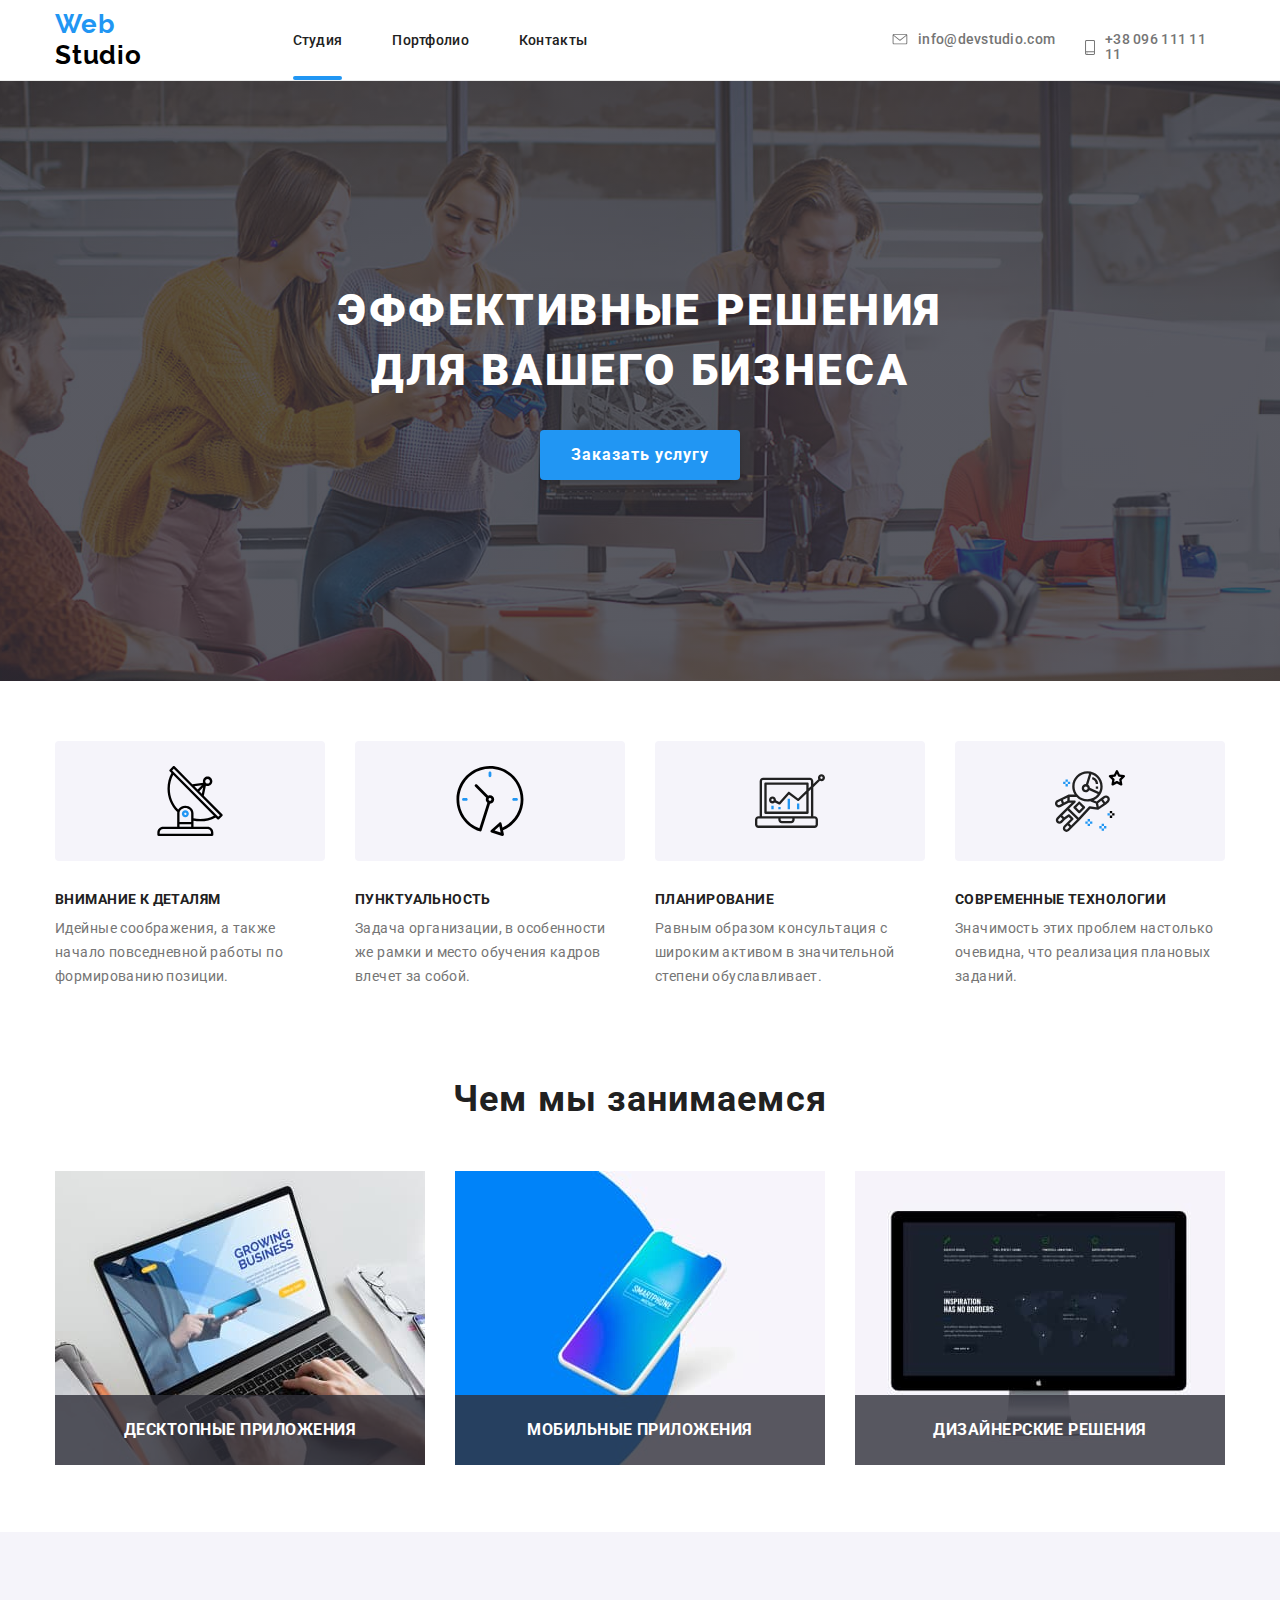
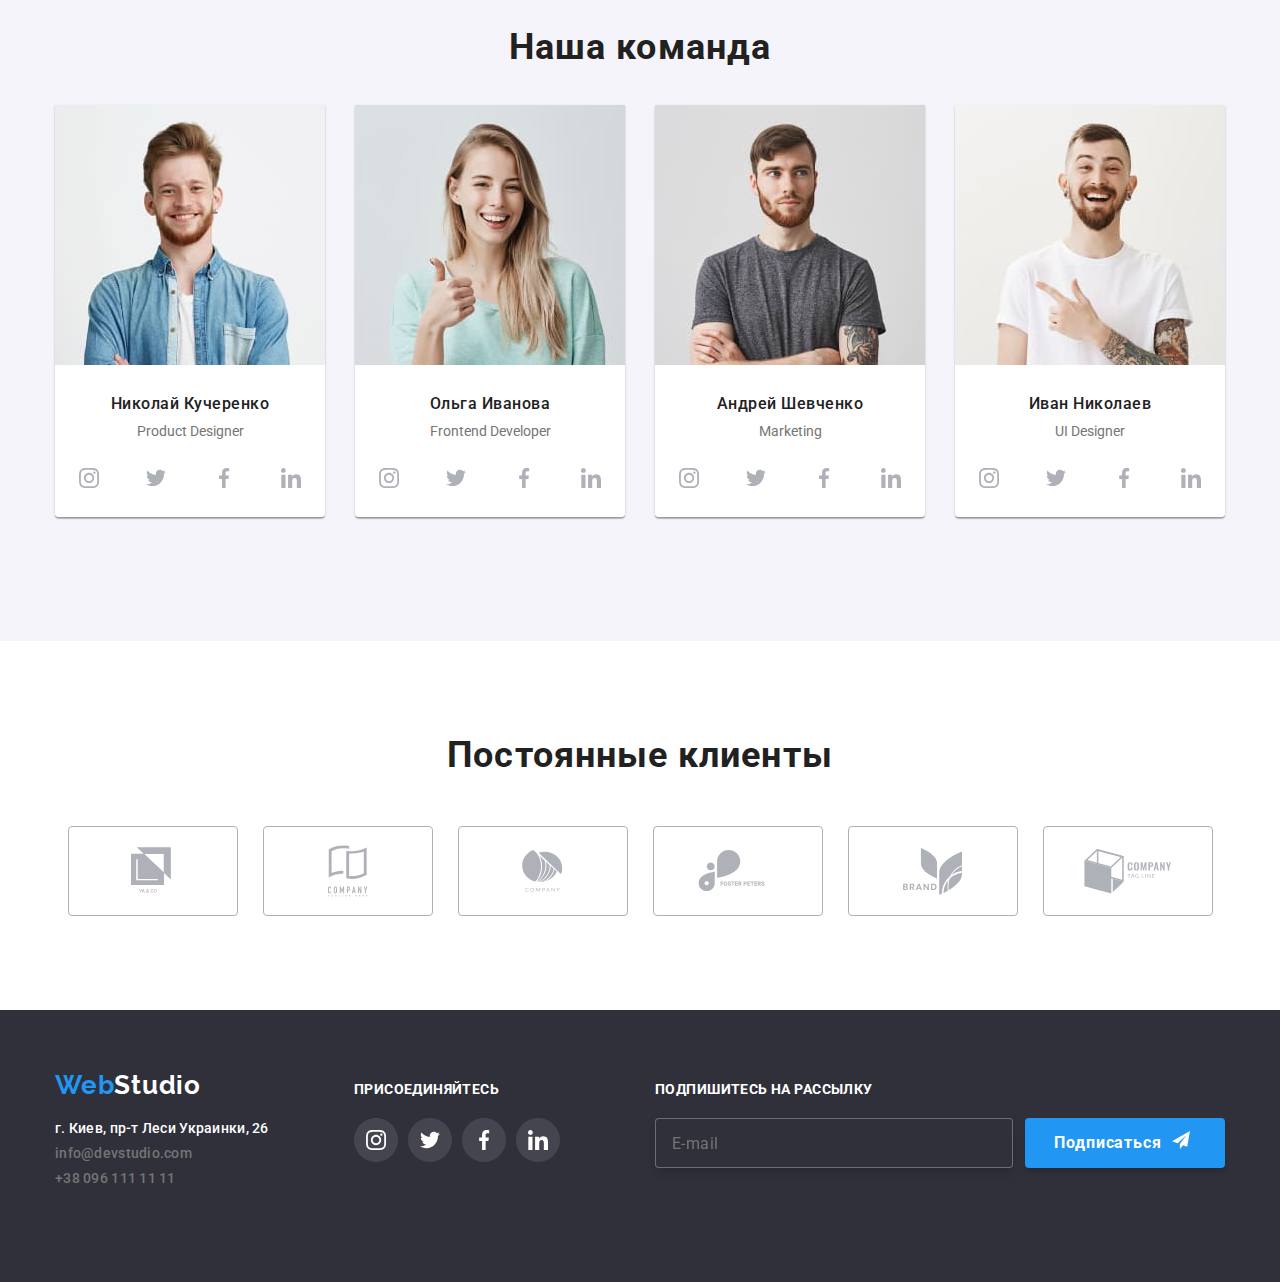
==== index.html @ e243f1d0 "модалка ??" ====
<!DOCTYPE html>
<html lang="ru">

<head>
  <meta charset="UTF-8" />
  <meta name="viewport" content="width=device-width, initial-scale=1.0" />
  <title>Web Studio</title>
  <link rel="stylesheet" href="./css/main.min.css" />
  <link href="https://fonts.googleapis.com/css2?family=Roboto:wght@400;500;700&display=swap" rel="stylesheet" />
</head>

<body>
  <!--Хедер-->
  <header class="header">
    <div class="container">

      <a class="logo-link-header link" href="./index.html">Web<span class="logo-studio-header"> Studio</span></a>

      <button type="button" class="menu-button" aria-expanded="false" aria-controls="menu-wrapper" data-menu-button>
        <svg class="burger-icon" width="40" height="40">
          <use class="burger-menu" href="./images/icons/symbol-defs.svg#burger-menu"></use>
          <use class="burger-close" href="./images/icons/symbol-defs.svg#burger-close"></use>
        </svg>
      </button>

      <div class="menu-wrapper" data-menu>
        <nav class="navigation">

          <ul class="navigation-list list">
            <li class="navigation-list-item">
              <a class="navigation-list-link link current" href="./index.html">Студия</a>
            </li>
            <li class="navigation-list-item">
              <a class="navigation-list-link link" href="./portfolio.html">Портфолио</a>
            </li>
            <li class="navigation-list-item">
              <a class="navigation-list-link link" href="">Контакты</a>
            </li>
          </ul>
        </nav>

        <address class="address">
          <ul class="header-address list">

            <li class="mail-link-block">
              <a class="company-address-header link" href="mailto:info@devstudio.com">
                <svg class="company-address-svg" width="16" height="11">
                  <use href="./images/icons/symbol-defs.svg#envelope"></use>
                </svg>
                info@devstudio.com
              </a>
            </li>

            <li class="phone-link-block">
              <a class="company-address-header link" href="tel:+380961111111">
                <svg class="company-address-svg" width="10" height="15">
                  <use href="./images/icons/symbol-defs.svg#smartphone"></use>
                </svg>
                +38 096 111 11 11
              </a>
            </li>
          </ul>
        </address>
      </div>
    </div>

    <script src="./js/modal-menu.js"></script>

  </header>

  <main>
    <!--Герой-->
    <section class="hero">
      <div class="container">
        <h1 class="hero-title">
          Эффективные решения<br>для вашего бизнеса
        </h1>
        <div class="hero-button">
          <button class="button" data-open-modal>Заказать услугу</button>
        </div>

        <div class="backdrop is-hidden" data-backdrop>
          <div class="modal">
            <form class="contact-form" autocomplete="on">

              <button class="close-button" data-close-modal>
                <svg class="close-button-icon">
                  <use href="./images/icons/symbol-defs.svg#close"></use>
                </svg>
              </button>

              <b class="modal-title">Оставьте свои данные, мы вам перезвоним</b>

              <div class="input-div">
                <input class="contact-form-input" type="text" name="user-name" placeholder=" " id="user-name">
                <svg class="input-icon">
                  <use href="./images/icons/symbol-defs.svg#person-black"></use>
                </svg>
                <label class="contact-form-label" for="user-name">Имя</label>
              </div>

              <div class="input-div">
                <input class="contact-form-input" type="tel" name="user-phone" placeholder=" " id="user-phone">
                <svg class="input-icon">
                  <use href="./images/icons/symbol-defs.svg#phone-black"></use>
                </svg>
                <label class="contact-form-label" for="user-phone">Телефон</label>
              </div>

              <div class="input-div">
                <input class="contact-form-input" type="email" name="user-email" placeholder=" " id="user-email">
                <svg class="input-icon">
                  <use href="./images/icons/symbol-defs.svg#email-black"></use>
                </svg>
                <label class="contact-form-label" for="user-email">Почта</label>
              </div>

              <div class="input-div">
                <textarea class="user-comment" name="user-message" id="user-comment" placeholder=" "></textarea>
                <label class="comment-label" for="user-comment">Комментарий</label>
              </div>

              <div class="checkbox-div">
                <label class="checkbox-label">
                  <input class="checkbox-input" type="checkbox" name="checkbox-name"><span>Соглашаюсь с рассылкой и
                    принимаю <a href="#">Условия договора</a></span>
                  <svg class="checkbox-icon">
                    <use href="./images/icons/symbol-defs.svg#icon-check"></use>
                  </svg>
                </label>
              </div>

              <button class="submit-button" type="submit">Отправить</button>
            </form>
          </div>
        </div>

        <script src="/js/modal-callback.js"></script>

      </div>
    </section>

    <!--Преимущества-->
    <section class="advantages">
      <div class="container">
        <h2 hidden>Наши преимущества</h2>

        <ul class="advantages-list list">

          <li class="advantages-list-item list">
            <div class="advantages-icon-div">
              <svg class="advantage-link-icon">
                <use href="./images/icons/symbol-defs.svg#advantage-1"></use>
              </svg>
            </div>
            <h3 class="advantage-name">Внимание к деталям</h3>
            <p class="advantage-description">
              Идейные соображения, а также начало повседневной работы по
              формированию позиции.
            </p>
          </li>

          <li class="advantages-list-item list">
            <div class="advantages-icon-div">
              <svg class="advantage-link-icon">
                <use href="./images/icons/symbol-defs.svg#advantage-2"></use>
              </svg>
            </div>
            <h3 class="advantage-name">Пунктуальность</h3>
            <p class="advantage-description">
              Задача организации, в особенности же рамки и место обучения
              кадров влечет за собой.
            </p>
          </li>

          <li class="advantages-list-item list">
            <div class="advantages-icon-div">
              <svg class="advantage-link-icon">
                <use href="./images/icons/symbol-defs.svg#advantage-3"></use>
              </svg>
            </div>
            <h3 class="advantage-name">Планирование</h3>
            <p class="advantage-description">
              Равным образом консультация с широким активом в значительной
              степени обуславливает.
            </p>
          </li>

          <li class="advantages-list-item list">
            <div class="advantages-icon-div">
              <svg class="advantage-link-icon">
                <use href="./images/icons/symbol-defs.svg#advantage-4"></use>
              </svg>
            </div>
            <h3 class="advantage-name">Современные технологии</h3>
            <p class="advantage-description">
              Значимость этих проблем настолько очевидна, что реализация
              плановых заданий.
            </p>
          </li>

        </ul>
      </div>
    </section>

    <!--Чем мы занимаемся-->
    <section class="activities">
      <div class="container">
        <h2 class="section-title">Чем мы занимаемся</h2>
        <ul class="activities-list list">

          <li class="activities-list-item">
            <h3 class="activities-list-item-name">Десктопные приложения</h3>
            <img srcset="./images/activity-1.jpg 1x, ./images/activity-1@2x.jpg 2x" src="./images/activity-1.jpg"
              alt="Ноутбук" width="370" height="294" />
          </li>

          <li class="activities-list-item">
            <h3 class="activities-list-item-name">Мобильные приложения</h3>
            <img srcset="./images/activity-2.jpg 1x, ./images/activity-2@2x.jpg 2x" src="./images/activity-2.jpg"
              alt="Смартфон" width="370" height="294" />
          </li>

          <li class="activities-list-item">
            <h3 class="activities-list-item-name">Дизайнерские решения</h3>
            <img srcset="./images/activity-3.jpg 1x, ./images/activity-3@2x.jpg 2x" src="./images/activity-3.jpg"
              alt="Стационарный компьютер" width="370" height="294" />
          </li>

        </ul>
      </div>
    </section>

    <!--Наша команда-->
    <section class="team">
      <div class="container">
        <h2 class="section-title">Наша команда</h2>
        <ul class="team-members-list list">
          <li class="team-member">
            <div class="team-card-image">
              <img class="team-member-image" srcset="./images/team-member-1.jpg 1x, ./images/team-member-1@2x.jpg 2x"
                src="./images/team-member-1.jpg" alt="фото члена команды" width="270" height="260" />
            </div>
            <div class="team-card-content">
              <h3 class="team-member-name">Николай Кучеренко</h3>
              <p class="team-member-position">Product Designer</p>
              <ul class="team-member-social-links list">

                <li class="team-member-social-links-item">
                  <a class="team-member-social-link" href="" aria-label="Ссылка на профиль Инстаграм">
                    <svg class="team-member-social-link-icon">
                      <use href="./images/icons/symbol-defs.svg#instagram"></use>
                    </svg>
                  </a>
                </li>
                <li class="team-member-social-links-item">
                  <a class="team-member-social-link" href="" aria-label="Ссылка на профиль Твиттер">
                    <svg class="team-member-social-link-icon">
                      <use href="./images/icons/symbol-defs.svg#twitter"></use>
                    </svg>
                  </a>
                </li>
                <li class="team-member-social-links-item">
                  <a class="team-member-social-link" href="" aria-label="Ссылка на профиль Фейсбук">
                    <svg class="team-member-social-link-icon">
                      <use href="./images/icons/symbol-defs.svg#facebook"></use>
                    </svg>
                  </a>
                </li>
                <li class="team-member-social-links-item">
                  <a class="team-member-social-link" href="" aria-label="Ссылка на профиль Линкедин">
                    <svg class="team-member-social-link-icon">
                      <use href="./images/icons/symbol-defs.svg#linkedin"></use>
                    </svg>
                  </a>
                </li>

              </ul>
            </div>
          </li>

          <li class="team-member">
            <div class="team-card-image">
              <img class="team-member-image" srcset="./images/team-member-2.jpg 1x, ./images/team-member-2@2x.jpg 2x"
                src="./images/team-member-2.jpg" alt="фото члена команды" width="270" height="260" />
            </div>
            <div class="team-card-content">
              <h3 class="team-member-name">Ольга Иванова</h3>
              <p class="team-member-position">Frontend Developer</p>
              <ul class="team-member-social-links list">

                <li class="team-member-social-links-item">
                  <a class="team-member-social-link" href="" aria-label="Ссылка на профиль Инстаграм">
                    <svg class="team-member-social-link-icon">
                      <use href="./images/icons/symbol-defs.svg#instagram"></use>
                    </svg>
                  </a>
                </li>
                <li class="team-member-social-links-item">
                  <a class="team-member-social-link" href="" aria-label="Ссылка на профиль Твиттер">
                    <svg class="team-member-social-link-icon">
                      <use href="./images/icons/symbol-defs.svg#twitter"></use>
                    </svg>
                  </a>
                </li>
                <li class="team-member-social-links-item">
                  <a class="team-member-social-link" href="" aria-label="Ссылка на профиль Фейсбук">
                    <svg class="team-member-social-link-icon">
                      <use href="./images/icons/symbol-defs.svg#facebook"></use>
                    </svg>
                  </a>
                </li>
                <li class="team-member-social-links-item">
                  <a class="team-member-social-link" href="" aria-label="Ссылка на профиль Линкедин">
                    <svg class="team-member-social-link-icon">
                      <use href="./images/icons/symbol-defs.svg#linkedin"></use>
                    </svg>
                  </a>
                </li>

              </ul>
            </div>
          </li>

          <li class="team-member">
            <div class="team-card-image">
              <img class="team-member-image" srcset="./images/team-member-3.jpg 1x, ./images/team-member-3@2x.jpg 2x"
                src="./images/team-member-3.jpg" alt="фото члена команды" width="270" height="260" />
            </div>
            <div class="team-card-content">
              <h3 class="team-member-name">Андрей Шевченко</h3>
              <p class="team-member-position">Marketing</p>
              <ul class="team-member-social-links list">

                <li class="team-member-social-links-item">
                  <a class="team-member-social-link" href="" aria-label="Ссылка на профиль Инстаграм">
                    <svg class="team-member-social-link-icon">
                      <use href="./images/icons/symbol-defs.svg#instagram"></use>
                    </svg>
                  </a>
                </li>
                <li class="team-member-social-links-item">
                  <a class="team-member-social-link" href="" aria-label="Ссылка на профиль Твиттер">
                    <svg class="team-member-social-link-icon">
                      <use href="./images/icons/symbol-defs.svg#twitter"></use>
                    </svg>
                  </a>
                </li>
                <li class="team-member-social-links-item">
                  <a class="team-member-social-link" href="" aria-label="Ссылка на профиль Фейсбук">
                    <svg class="team-member-social-link-icon">
                      <use href="./images/icons/symbol-defs.svg#facebook"></use>
                    </svg>
                  </a>
                </li>
                <li class="team-member-social-links-item">
                  <a class="team-member-social-link" href="" aria-label="Ссылка на профиль Линкедин">
                    <svg class="team-member-social-link-icon">
                      <use href="./images/icons/symbol-defs.svg#linkedin"></use>
                    </svg>
                  </a>
                </li>

              </ul>
            </div>
          </li>

          <li class="team-member">
            <div class="team-card-image">
              <img class="team-member-image" srcset="./images/team-member-4.jpg 1x, ./images/team-member-4@2x.jpg 2x"
                src="./images/team-member-4.jpg" alt="фото члена команды" width="270" height="260" />
            </div>
            <div class="team-card-content">
              <h3 class="team-member-name">Иван Николаев</h3>
              <p class="team-member-position">UI Designer</p>
              <ul class="team-member-social-links list">

                <li class="team-member-social-links-item">
                  <a class="team-member-social-link" href="" aria-label="Ссылка на профиль Инстаграм">
                    <svg class="team-member-social-link-icon">
                      <use href="./images/icons/symbol-defs.svg#instagram"></use>
                    </svg>
                  </a>
                </li>
                <li class="team-member-social-links-item">
                  <a class="team-member-social-link" href="" aria-label="Ссылка на профиль Твиттер">
                    <svg class="team-member-social-link-icon">
                      <use href="./images/icons/symbol-defs.svg#twitter"></use>
                    </svg>
                  </a>
                </li>
                <li class="team-member-social-links-item">
                  <a class="team-member-social-link" href="" aria-label="Ссылка на профиль Фейсбук">
                    <svg class="team-member-social-link-icon">
                      <use href="./images/icons/symbol-defs.svg#facebook"></use>
                    </svg>
                  </a>
                </li>
                <li class="team-member-social-links-item">
                  <a class="team-member-social-link" href="" aria-label="Ссылка на профиль Линкедин">
                    <svg class="team-member-social-link-icon">
                      <use href="./images/icons/symbol-defs.svg#linkedin"></use>
                    </svg>
                  </a>
                </li>

              </ul>
            </div>
          </li>
        </ul>
      </div>
    </section>

    <!--Постоянные клиенты-->
    <section class="clients">
      <div class="container">
        <h2 class="section-title">Постоянные клиенты</h2>
        <ul class="clients-list list">
          <li class="clients-list-item">
            <a class="client-logo-link" href="" aria-label="логотип компании-клиента">
              <svg class="client-logo-svg" width="44" height="49">
                <use href="./images/icons/symbol-defs.svg#logo-1"></use>
              </svg>
            </a>
          </li>
          <li class="clients-list-item">
            <a class="client-logo-link" href="" aria-label="логотип компании-клиента">
              <svg class="client-logo-svg" width="40" height="52">
                <use href="./images/icons/symbol-defs.svg#logo-2"></use>
              </svg>
            </a>
          </li>
          <li class="clients-list-item">
            <a class="client-logo-link" href="" aria-label="логотип компании-клиента">
              <svg class="client-logo-svg" width="41" height="42">
                <use href="./images/icons/symbol-defs.svg#logo-3"></use>
              </svg>
            </a>
          </li>
          <li class="clients-list-item">
            <a class="client-logo-link" href="" aria-label="логотип компании-клиента">
              <svg class="client-logo-svg" width="80" height="42">
                <use href="./images/icons/symbol-defs.svg#logo-4"></use>
              </svg>
            </a>
          </li>
          <li class="clients-list-item">
            <a class="client-logo-link" href="" aria-label="логотип компании-клиента">
              <svg class="client-logo-svg" width="59" height="47">
                <use href="./images/icons/symbol-defs.svg#logo-5"></use>
              </svg>
            </a>
          </li>
          <li class="clients-list-item">
            <a class="client-logo-link" href="" aria-label="логотип компании-клиента">
              <svg class="client-logo-svg" width="88" height="45">
                <use href="./images/icons/symbol-defs.svg#logo-6"></use>
              </svg>
            </a>
          </li>
        </ul>
      </div>
    </section>
  </main>

  <footer>
    <!--Футер-->
    <section class="footer">
      <div class="container">
        <h2 hidden>Контакты</h2>
        <div class="footer-contacts">
          <a class="logo-link-footer link" href="./index.html">Web <span class="logo-studio-footer"> Studio</span></a>
          <address class="address">
            <ul class="footer-contacts-list list">
              <li>
                <a class="company-address link" href="https://goo.gl/maps/VdEKPKN24WeTXLv36" target="_blank">г. Киев,
                  пр-т Леси Украинки, 26</a>
              </li>
              <li>
                <a class="company-mail-footer link" href="mailto:info@devstudio.com">info@devstudio.com
                </a>
              </li>
              <li>
                <a class="company-phone-footer link" href="tel:+380961111111">+38 096 111 11 11
                </a>
              </li>
            </ul>
          </address>
        </div>

        <div class="footer-join">
          <b class="join">Присоединяйтесь</b>
          <ul class="join-links-list list">
            <li class="join-links-item">
              <a class="join-logo-link link" href="">
                <svg class="join-logo-link-svg">
                  <use href="./images/icons/symbol-defs.svg#instagram-footer"></use>
                </svg>
              </a>
            </li>
            <li class="join-links-item">
              <a class="join-logo-link link" href="">
                <svg class="join-logo-link-svg">
                  <use href="./images/icons/symbol-defs.svg#twitter-footer"></use>
                </svg>
              </a>
            </li>
            <li class="join-links-item">
              <a class="join-logo-link link" href="">
                <svg class="join-logo-link-svg">
                  <use href="./images/icons/symbol-defs.svg#facebook-footer"></use>
                </svg>
              </a>
            </li>
            <li class="join-links-item">
              <a class="join-logo-link link" href="">
                <svg class="join-logo-link-svg">
                  <use href="./images/icons/symbol-defs.svg#linkedin-footer"></use>
                </svg>
              </a>
            </li>
          </ul>
        </div>

        <div class="footer-subscribe">

          <form action="#" method="GET" class="subscribe-form">
            <div class="subscribe-block">
              <b class="subscribe">Подпишитесь на рассылку</b>
              <div class="subscribe-input-and-button">
                <input type="email" name="user email" class="subscribe-input" placeholder="E-mail">
                <button type="submit" class="subscribe-button">
                  Подписаться
                  <svg class="subscribe-button-icon" width="24" height="24">
                    <use href="./images/icons/symbol-defs.svg#send"></use>
                  </svg>
                </button>
              </div>
            </div>
          </form>

        </div>
      </div>
    </section>
  </footer>
</body>

</html>
---- css/main.min.css ----
/*! normalize.css v8.0.1 | MIT License | github.com/necolas/normalize.css */html{line-height:1.15;-webkit-text-size-adjust:100%}body{margin:0}main{display:block}h1{font-size:2em;margin:0.67em 0}hr{box-sizing:content-box;height:0;overflow:visible}pre{font-family:monospace, monospace;font-size:1em}a{background-color:transparent}abbr[title]{border-bottom:none;text-decoration:underline;text-decoration:underline dotted}b,strong{font-weight:bolder}code,kbd,samp{font-family:monospace, monospace;font-size:1em}small{font-size:80%}sub,sup{font-size:75%;line-height:0;position:relative;vertical-align:baseline}sub{bottom:-0.25em}sup{top:-0.5em}img{border-style:none}button,input,optgroup,select,textarea{font-family:inherit;font-size:100%;line-height:1.15;margin:0}button,input{overflow:visible}button,select{text-transform:none}button,[type="button"],[type="reset"],[type="submit"]{-webkit-appearance:button}button::-moz-focus-inner,[type="button"]::-moz-focus-inner,[type="reset"]::-moz-focus-inner,[type="submit"]::-moz-focus-inner{border-style:none;padding:0}button:-moz-focusring,[type="button"]:-moz-focusring,[type="reset"]:-moz-focusring,[type="submit"]:-moz-focusring{outline:1px dotted ButtonText}fieldset{padding:0.35em 0.75em 0.625em}legend{box-sizing:border-box;color:inherit;display:table;max-width:100%;padding:0;white-space:normal}progress{vertical-align:baseline}textarea{overflow:auto}[type="checkbox"],[type="radio"]{box-sizing:border-box;padding:0}[type="number"]::-webkit-inner-spin-button,[type="number"]::-webkit-outer-spin-button{height:auto}[type="search"]{-webkit-appearance:textfield;outline-offset:-2px}[type="search"]::-webkit-search-decoration{-webkit-appearance:none}::-webkit-file-upload-button{-webkit-appearance:button;font:inherit}details{display:block}summary{display:list-item}template{display:none}[hidden]{display:none}@font-face{font-family:"Raleway";font-style:normal;font-weight:700;src:local("Raleway Bold"),local("Raleway-Bold"),url("../fonts/raleway-v16-latin-700.woff2") format("woff2"),url("../fonts/raleway-v16-latin-700.woff") format("woff")}html{box-sizing:border-box}*,*::before,*::after{box-sizing:inherit;margin:0;padding:0}body{background-color:#ffffff;font-family:"Roboto",sans-serif;font-size:14px}.link{text-decoration:none;color:inherit}.list{list-style:none;padding-left:0;padding-right:0}.section-title{font-weight:700;font-size:36px;line-height:1.16;text-align:center;letter-spacing:0.03em;color:#212121}ul,li,h1,h2,h3,h4,h5,h6,p{margin-top:0;margin-bottom:0}img{display:block;max-width:100%}@media screen and (min-device-pixel-ratio: 2), screen and (min-resolution: 192dpi), screen and (min-resolution: 2dppx){.banner{background-image:url(../../images/background/mobile-background.jpg)}}.container{padding-left:15px;padding-right:15px;margin-left:auto;margin-right:auto}@media screen and (min-width: 480px){.container{margin-left:auto;margin-right:auto;width:480px}}@media screen and (min-width: 768px){.container{width:768px}}@media screen and (min-width: 1200px){.container{width:1200px}}.backdrop{position:fixed;top:0;left:0;z-index:999;width:100%;height:100%;background:rgba(0,0,0,0.2);overflow-y:scroll}.backdrop.is-hidden{opacity:0;pointer-events:none}.modal{width:100%;height:609px;position:absolute;top:50%;left:50%;transform:translate(-50%, -50%);background:#FFFFFF;box-shadow:0px 1px 3px rgba(0,0,0,0.12),0px 1px 1px rgba(0,0,0,0.14),0px 2px 1px rgba(0,0,0,0.2);border-radius:4px}@media screen and (max-width: 1199px){.modal{width:450px}}@media screen and (min-width: 1200px){.modal{width:528px;height:581px}}.contact-form{position:relative;padding:40px;display:flex;flex-direction:column;box-sizing:border-box;background-color:#FFFFFF}.close-button{position:absolute;top:1%;right:1%;border-radius:50%;width:30px;height:30px;cursor:pointer;background:#FFFFFF;border:1px solid rgba(0,0,0,0.1)}.close-button-icon{margin-top:3px;width:11px;height:11px}.close-button:hover .close-button-icon,.close-button:focus .close-button-icon{fill:#2196f3;cursor:pointer}.input-div{position:relative}.modal-title{font-style:400;font-weight:700;font-size:20px;line-height:1.15;letter-spacing:0.03em;color:#212121;margin-bottom:30px;margin-left:auto;margin-right:auto}.contact-form-label[placehoder]{font-weight:400;font-size:14px;line-height:1.14;letter-spacing:0.01em;color:#757575}.contact-form-input[placehoder],.checkbox-input[placehoder]{margin-left:42px}.input-icon{position:absolute;top:0;left:0;width:18px;height:18px;margin-left:16px;margin-top:11px;margin-bottom:11px;margin-right:8px;fill:#212121}.contact-form-label{position:absolute;top:0;left:0;margin-left:42px;margin-top:12px;margin-bottom:12px;color:#757575;transition:250ms}.contact-form-input:focus,.user-comment:focus{outline:none;border-color:#2196f3}.contact-form-input:focus ~ .contact-form-label,.contact-form-input:not(:placeholder-shown) ~ .contact-form-label{color:#2196f3;transform:translateY(-30px) translateX(-28px)}.contact-form-input:focus ~ .input-icon,.contact-form-input:not(:placeholder-shown) ~ .input-icon{fill:#2196f3}.user-comment:focus ~ .comment-label,.user-comment:not(:placeholder-shown) ~ .comment-label{color:#2196f3;transform:translateY(-31px) translateX(-2px);margin:0}.user-comment:focus+[placeholder]{display:hidden}.contact-form-input{width:100%;height:40px;margin-bottom:28px;padding-left:42px;padding-right:16px;box-sizing:border-box;border:1px solid rgba(33,33,33,0.2);border-radius:4px}@media screen and (min-width: 480px){.contact-form-input{width:370px}}@media screen and (min-width: 768px){.contact-form-input{width:370px}}@media screen and (min-width: 1200px){.contact-form-input{width:448px}}.comment-label{position:absolute;top:0;left:0;font-weight:400;font-size:14px;line-height:16px;letter-spacing:0.01em;color:#757575;transition:250ms;padding-left:16px;padding-top:12px}.user-comment{width:100%;height:120px;resize:none;box-sizing:border-box;margin-bottom:20px;padding-left:16px;padding-right:16px;padding-top:12px;padding-bottom:12px;border:1px solid rgba(33,33,33,0.2);border-radius:4px}@media screen and (min-width: 768px){.user-comment{width:370px}}@media screen and (min-width: 1200px){.user-comment{width:448px}}.checkbox-div{position:relative;margin-bottom:30px}.checkbox-input{-webkit-appearance:none;-moz-appearance:none;appearance:none;position:absolute}.checkbox-input:checked ~ .checkbox-icon{background-color:#2196f3;border:none}.checkbox-label{font-weight:400;font-size:12px;line-height:1.16;letter-spacing:0.01em;color:#757575;display:flex;justify-content:center;align-items:center;flex-direction:row-reverse}@media screen and (min-width: 1200px){.checkbox-label{font-size:14px;line-height:1.71}}.checkbox-icon{box-sizing:border-box;width:16px;height:15px;fill:#fff;background-color:#fff;border:2px solid #212121;border-radius:1px;margin-right:9px}.submit-button{font-weight:700;font-size:16px;line-height:1.87;letter-spacing:0.06em;color:#ffffff;background-color:#2196f3;width:200px;height:50px;outline:none;border:unset;cursor:pointer;box-shadow:0px 4px 4px rgba(0,0,0,0.15);border-radius:4px;margin-left:auto;margin-right:auto}.header{border-bottom:1px solid #ECECEC}.header .container{position:relative;display:flex}@media screen and (max-width: 767px){.header .container{align-items:center;justify-content:space-between}}@media screen and (min-width: 768px){.header .container{justify-content:space-between}}@media screen and (min-width: 1200px){.header .container{height:80px;align-items:center}}.logo-studio-header{color:#000}.logo-link-header{font-family:"Raleway",sans-serif;font-weight:700;font-size:26px;line-height:1.19;letter-spacing:0.03em;color:#2196f3}@media screen and (min-width: 768px){.logo-link-header{padding-top:16px;padding-bottom:16px}}@media screen and (min-width: 768px){.logo-link-header{padding-top:26px;padding-bottom:26px}}@media screen and (min-width: 1200px){.logo-link-header{padding-top:24px;padding-bottom:25px;margin-right:85px}}@media screen and (max-width: 767px){.menu-wrapper{position:absolute;top:100%;left:0;width:100%;background-color:#fff;box-shadow:0px 4px 8px rgba(0,0,0,0.04),0px 2px 4px rgba(0,0,0,0.08),0px 1px 3px rgba(0,0,0,0.16);display:none}}.menu-wrapper.is-open{display:block}@media screen and (min-width: 768px){.menu-wrapper{display:flex;flex-direction:row;align-items:center}}@media screen and (min-width: 1200px){.menu-wrapper{height:81px;align-items:baseline}}.menu-button .burger-close{display:none}.menu-button.is-open .burger-menu{display:none}.menu-button.is-open .burger-close{display:block;fill:#2196F3}.menu-button{border:none;background-color:transparent}@media screen and (min-width: 768px){.menu-button{display:none}}@media screen and (min-width: 1200px){.menu-button{display:none}}.navigation-list{display:flex}@media screen and (max-width: 767px){.navigation-list{flex-direction:column;align-items:center;justify-content:center}}@media screen and (min-width: 1200px){.navigation-list{display:flex}}@media screen and (max-width: 767px){.navigation-list-item:first-child{margin-top:60px}.navigation-list-item:not(:last-child){margin-bottom:40px}.navigation-list-item:last-child{margin-bottom:60px}}@media screen and (min-width: 768px){.navigation-list-item:not(:last-child){margin-right:50px}.navigation-list-item:last-child{margin-right:84px}}@media screen and (min-width: 768px) and (min-width: 1200px){.navigation-list-item:not(:last-child){margin-right:50px}.navigation-list-item:last-child{margin-right:305px}}.navigation-list-item .navigation-list-link{position:relative;font-weight:500;font-size:18px;font-style:normal;line-height:1.16;letter-spacing:0.02em;color:#212121;transition:250ms cubic-bezier(0.4, 0, 0.2, 1)}@media screen and (min-width: 768px){.navigation-list-item .navigation-list-link{font-size:14px;line-height:1.14}}@media screen and (min-width: 1200px){.navigation-list-item .navigation-list-link{font-size:14px;line-height:1.14;padding-top:32px;padding-bottom:32px}}.navigation-list-item .navigation-list-link:hover,.navigation-list-item .navigation-list-link:focus{color:#2196f3}.navigation-list-item .navigation-list-link .current{color:#2196F3}.navigation-list-item .current::after{position:absolute;content:"";width:100%;height:4px;background-color:#2196F3;border-radius:2px;display:block}@media screen and (max-width: 767px){.navigation-list-item .current::after{bottom:-40%}}@media screen and (min-width: 768px){.navigation-list-item .current::after{bottom:-195%}}@media screen and (min-width: 1200px){.navigation-list-item .current::after{bottom:0}}.header-address{display:flex}@media screen and (max-width: 767px){.header-address{flex-direction:column;align-items:center}}@media screen and (min-width: 768px){.header-address{flex-direction:column}}@media screen and (min-width: 1200px){.header-address{flex-direction:row}}@media screen and (max-width: 767px){.mail-link-block{margin-bottom:16px}}@media screen and (min-width: 768px){.mail-link-block{margin-bottom:10px}}@media screen and (min-width: 1200px){.mail-link-block{margin-right:30px}}@media screen and (max-width: 767px){.phone-link-block{margin-bottom:62px}}.company-address-header{font-weight:500;font-size:18px;font-style:normal;line-height:1.16;letter-spacing:0.02em;color:#757575}@media screen and (min-width: 768px){.company-address-header{font-size:12px}}@media screen and (min-width: 1200px){.company-address-header{font-size:14px;line-height:1.14;padding-top:32px;padding-bottom:32px;display:flex;align-items:center}}.company-address-header:hover,.company-address-header:focus{color:#2196f3;transition:250ms cubic-bezier(0.4, 0, 0.2, 1)}.company-address-svg{fill:currentColor}@media screen and (min-width: 1200px){.company-address-svg{margin-right:10px}}.hero{background-image:linear-gradient(to bottom, rgba(47,48,58,0.8), rgba(47,48,58,0.8)),url(../images/background/mobile-background.jpg);min-height:400px;background-repeat:no-repeat;background-position:center;background-size:cover;text-align:center}@media screen and (min-device-pixel-ratio: 2) and (min-width: 320px), screen and (min-resolution: 192dpi) and (min-width: 320px), screen and (min-resolution: 2dppx) and (min-width: 320px){.hero .hero{background-image:url(../images/background/mobile-background@2x.jpg)}}@media screen and (min-width: 768px){.hero{background-image:linear-gradient(to bottom, rgba(47,48,58,0.8), rgba(47,48,58,0.8)),url(../images/background/tablet-background.jpg);min-height:400px}}@media screen and (min-width: 768px) and (min-device-pixel-ratio: 2) and (min-width: 768px), screen and (min-width: 768px) and (min-resolution: 192dpi) and (min-width: 768px), screen and (min-width: 768px) and (min-resolution: 2dppx) and (min-width: 768px){.hero .hero{background-image:url(../images/background/tablet-background@2x.jpg)}}@media screen and (min-width: 1200px){.hero{background-image:linear-gradient(to bottom, rgba(47,48,58,0.8), rgba(47,48,58,0.8)),url(../images/background/desktop-background.jpg);min-height:600px}}@media screen and (min-width: 1200px) and (min-device-pixel-ratio: 2) and (min-width: 1200px), screen and (min-width: 1200px) and (min-resolution: 192dpi) and (min-width: 1200px), screen and (min-width: 1200px) and (min-resolution: 2dppx) and (min-width: 1200px){.hero .banner{background-image:url(../images/background/desktop-background@2x.jpg)}}@media screen and (max-width: 767px){.hero{padding-top:118px}}@media screen and (min-width: 768px){.hero{padding-top:118px}}@media screen and (min-width: 1200px){.hero{padding-top:199px}}.hero-title{font-weight:900;font-size:26px;line-height:42px;text-align:center;letter-spacing:0.06em;text-transform:uppercase;color:#fff;margin-bottom:30px}@media screen and (min-width: 1200px){.hero-title{font-size:44px;line-height:60px}}.button{font-weight:700;font-size:16px;line-height:1.87;letter-spacing:0.06em;color:#ffffff;background-color:#2196f3;width:200px;height:50px;outline:none;border:unset;cursor:pointer;box-shadow:0px 4px 4px rgba(0,0,0,0.15);border-radius:4px}.advantages{padding-top:60px;padding-bottom:60px}.advantage-name{font-weight:700;font-size:14px;line-height:16px;letter-spacing:0.03em;text-transform:uppercase;color:#212121}.advantage-description{font-weight:400;font-size:14px;line-height:1.71;letter-spacing:0.03em;color:#757575}.advantage-link-icon{width:70px;height:70px;margin-top:25px;margin-bottom:25px}.advantages-icon-div{background:#F5F4FA;border-radius:4px;display:flex;justify-content:center;align-items:center}@media screen and (min-width: 768px){.advantages-list{display:flex;flex-direction:row;flex-wrap:wrap}}@media screen and (min-width: 1200px){.advantages-list{display:flex;justify-content:center}}.advantages-list-item{margin-bottom:30px}@media screen and (min-width: 480){.advantages-list-item{width:450px}}@media screen and (min-width: 768px){.advantages-list-item{width:354px}.advantages-list-item:nth-child(2n+1){margin-right:30px}}@media screen and (min-width: 1200px){.advantages-list-item{width:270px}}@media screen and (min-width: 1200px){.advantages-list-item:not(:last-child){margin-right:30px}}.advantage-name{margin-top:30px;margin-bottom:10px}.link-icon{fill:#2f303a}.activities{padding-top:0;padding-bottom:67px}.section-title{margin-bottom:50px}.activities-list{display:flex;justify-content:center}.activities-list-item{position:relative}.activities-list-item:not(:last-child){margin-right:30px}.activities-list-item-name{position:absolute;bottom:0;font-weight:700;font-size:1.14;line-height:16px;text-align:center;letter-spacing:0.03em;text-transform:uppercase;color:#fff;background:rgba(47,48,58,0.8);width:370px;height:70px;display:flex;justify-content:center;align-items:center}@media screen and (max-width: 767px){.activities{display:none}}@media screen and (min-width: 768px){.activities{display:none}}@media screen and (min-width: 1200px){.activities{display:block}}.team{background-color:#f5f4fa}@media screen and (min-width: 1200px){.team{padding-top:94px;padding-bottom:94px}}.team .section-title{font-weight:700;font-size:36px;line-height:42px;text-align:center;letter-spacing:0.03em;color:#212121;margin-bottom:37px}.team-members-list{display:flex}@media screen and (max-width: 767px){.team-members-list{flex-direction:column;align-items:center}}@media screen and (min-width: 768px){.team-members-list{flex-direction:row;flex-wrap:wrap}}@media screen and (min-width: 1200px){.team-members-list{flex-direction:row;justify-content:center}}.team-member{border-bottom-right-radius:4px;border-bottom-left-radius:4px;overflow:hidden;box-shadow:0px 2px 1px rgba(0,0,0,0.2),0px 1px 1px rgba(0,0,0,0.14),0px 1px 3px rgba(0,0,0,0.12)}.team-member:not(last-child){margin-bottom:30px}@media screen and (min-width: 768px){.team-member:nth-child(2n+1){margin-right:30px}}@media screen and (min-width: 1200px){.team-member:not(:last-child){margin-right:30px}}@media screen and (max-width: 480px){.team-member-image{width:450px;height:320px}}@media screen and (min-width: 768px){.team-member-image{width:354px;height:260px}}@media screen and (min-width: 1200px){.team-member-image{width:270px;height:260px}}.team-card-content{background-color:#ffffff}.team-member-name{padding-top:30px;margin-bottom:10px}.team-member-name{font-weight:500;font-size:16px;line-height:1.18;letter-spacing:0.03em;color:#212121;display:flex;justify-content:center}.team-member-position{font-weight:400;color:#757575;margin-bottom:16px;display:flex;justify-content:center}.team-member-social-links{display:flex;justify-content:center;padding-bottom:17px}@media screen and (min-width: 1200px){.team-member-social-links{justify-content:space-around}}.team-member-social-links-item{width:44px;height:44px;display:flex;justify-content:center;align-items:center}.team-member-social-link{width:44px;height:44px;border-radius:50%;fill:#AFB1B8;display:flex;align-items:center;justify-content:center;transition:250ms cubic-bezier(0.4, 0, 0.2, 1)}.team-member-social-link:hover,.team-member-social-link:focus{background-color:#2196f3}.team-member-social-link-icon{width:20px;height:20px;transition:250ms cubic-bezier(0.4, 0, 0.2, 1)}.team-member-social-link:hover .team-member-social-link-icon,.team-member-social-link:focus .team-member-social-link-icon{fill:#fff}.clients{padding-top:94px;padding-bottom:94px}.section-title{margin-bottom:50px}.clients-list{display:flex}@media screen and (max-width: 1199px){.clients-list{flex-wrap:wrap;justify-content:center}}@media screen and (min-width: 1200px){.clients-list{justify-content:space-around}}.client-logo-svg{fill:#AFB1B8;transition:250ms cubic-bezier(0.4, 0, 0.2, 1)}.client-logo-link:hover .client-logo-svg,.client-logo-link:focus .client-logo-svg{fill:#2196f3}.clients-list-item{margin-bottom:30px}@media screen and (min-width: 480px){.clients-list-item:nth-last-child(-n+2){margin-bottom:0}.clients-list-item:nth-child(odd){margin-right:30px}}@media screen and (min-width: 768px){.clients-list-item{margin-right:30px}.clients-list-item:nth-child(3n+3){margin-right:0}}@media screen and (min-width: 1200px){.clients-list-item{margin-right:0;margin-bottom:0}.clients-list-item:nth-child(odd){margin-right:0;margin-bottom:0}}.client-logo-link{border:1px solid #AFB1B8;border-radius:4px;display:flex;justify-content:center;align-items:center;transition:250ms cubic-bezier(0.4, 0, 0.2, 1)}@media screen and (max-width: 767px){.client-logo-link{width:210px;height:90px}}@media screen and (min-width: 768px){.client-logo-link{width:226px;height:90px}}@media screen and (min-width: 1200px){.client-logo-link{width:170px;height:90px}}.client-logo-link:hover,.client-logo-link:focus{border-color:#2196f3}.footer{padding-top:60px;padding-bottom:60px;background-color:#2f303a}.footer .container{display:flex}@media screen and (max-width: 767px){.footer .container{flex-direction:column}}@media screen and (min-width: 768px){.footer .container{flex-wrap:wrap;justify-content:center}}@media screen and (min-width: 1200px){.footer .container{align-items:baseline;justify-content:space-between}}@media screen and (max-width: 767px){.footer-contacts{display:flex;justify-content:center;flex-direction:column;align-items:center;margin-bottom:60px}}@media screen and (min-width: 768px){.footer-contacts{margin-right:165px}}@media screen and (min-width: 1200px){.footer-contacts{margin-right:0}}@media screen and (max-width: 1199px){.footer-contacts-list{display:flex;flex-direction:column;justify-content:center;align-items:center}}.company-address,.company-mail-footer,.company-phone-footer{display:block;margin-bottom:9px;font-weight:500;font-size:14px;font-style:normal;line-height:1.14;letter-spacing:0.02em}.company-address{color:#fff}.company-mail-footer,.company-phone-footer{color:#757575}.join,.subscribe{display:block;margin-bottom:20px;font-weight:700;font-size:14px;line-height:1.14;letter-spacing:0.03em;text-transform:uppercase;color:#fff}@media screen and (max-width: 1199px){.join,.subscribe{margin-left:auto;margin-right:auto}}.logo-link-footer{font-family:"Raleway",sans-serif;font-weight:700;font-size:26px;line-height:1.19;letter-spacing:0.03em;color:#2196f3;display:flex;margin-bottom:20px}@media screen and (min-width: 768px){.logo-link-footer{justify-content:center}}@media screen and (min-width: 1200px){.logo-link-footer{justify-content:flex-start}}.logo-studio-footer{color:#ffffff}.footer-join{display:flex;flex-direction:column;justify-content:center;margin-bottom:60px}.join-links-list{display:flex;justify-content:center}@media screen and (min-width: 1200px){.join-links-list{justify-content:space-between}}.join-logo-link{height:44px;width:44px;display:block;border-radius:50%;transition:250ms cubic-bezier(0.4, 0, 0.2, 1)}.join-logo-link:hover,.join-logo-link:focus{background-color:#2196f3}.join-logo-link:not(last-child){margin-right:10px}.join-logo-link-svg{width:44px;height:44px;fill:#fff}.subscribe{margin-bottom:20px}.subscribe-block{display:flex}@media screen and (max-width: 1199px){.subscribe-block{flex-direction:column;justify-content:center;align-items:center}}@media screen and (min-width: 1200px){.subscribe-block{flex-direction:column}}@media screen and (max-width: 1199px){.subscribe-input{margin-bottom:20px}}.subscribe-button{font-weight:700;font-size:16px;line-height:1.87;letter-spacing:0.06em;color:#ffffff;background-color:#2196f3;width:200px;height:50px;outline:none;border:unset;cursor:pointer;box-shadow:0px 4px 4px rgba(0,0,0,0.15);border-radius:4px;display:flex;align-items:center;justify-content:center}.subscribe-button-icon{fill:#fff;margin-left:10px}.subscribe-input{display:flex;width:358px;height:50px;background-color:#2f303a;border:1px solid rgba(255,255,255,0.3);filter:drop-shadow(0px 4px 4px rgba(0,0,0,0.15));border-radius:4px;margin-right:12px}.subscribe-input[placeholder]{padding-left:16px;font-weight:400;font-size:16px;line-height:1.25px;letter-spacing:0.03em;color:rgba(255,255,255,0.6)}.subscribe-input-and-button{display:flex}@media screen and (max-width: 1199px){.subscribe-input-and-button{flex-direction:column;justify-content:center;align-items:center}}@media screen and (min-width: 1200px){.subscribe-input-and-button{flex-direction:row}}
/*# sourceMappingURL=main.min.css.map */
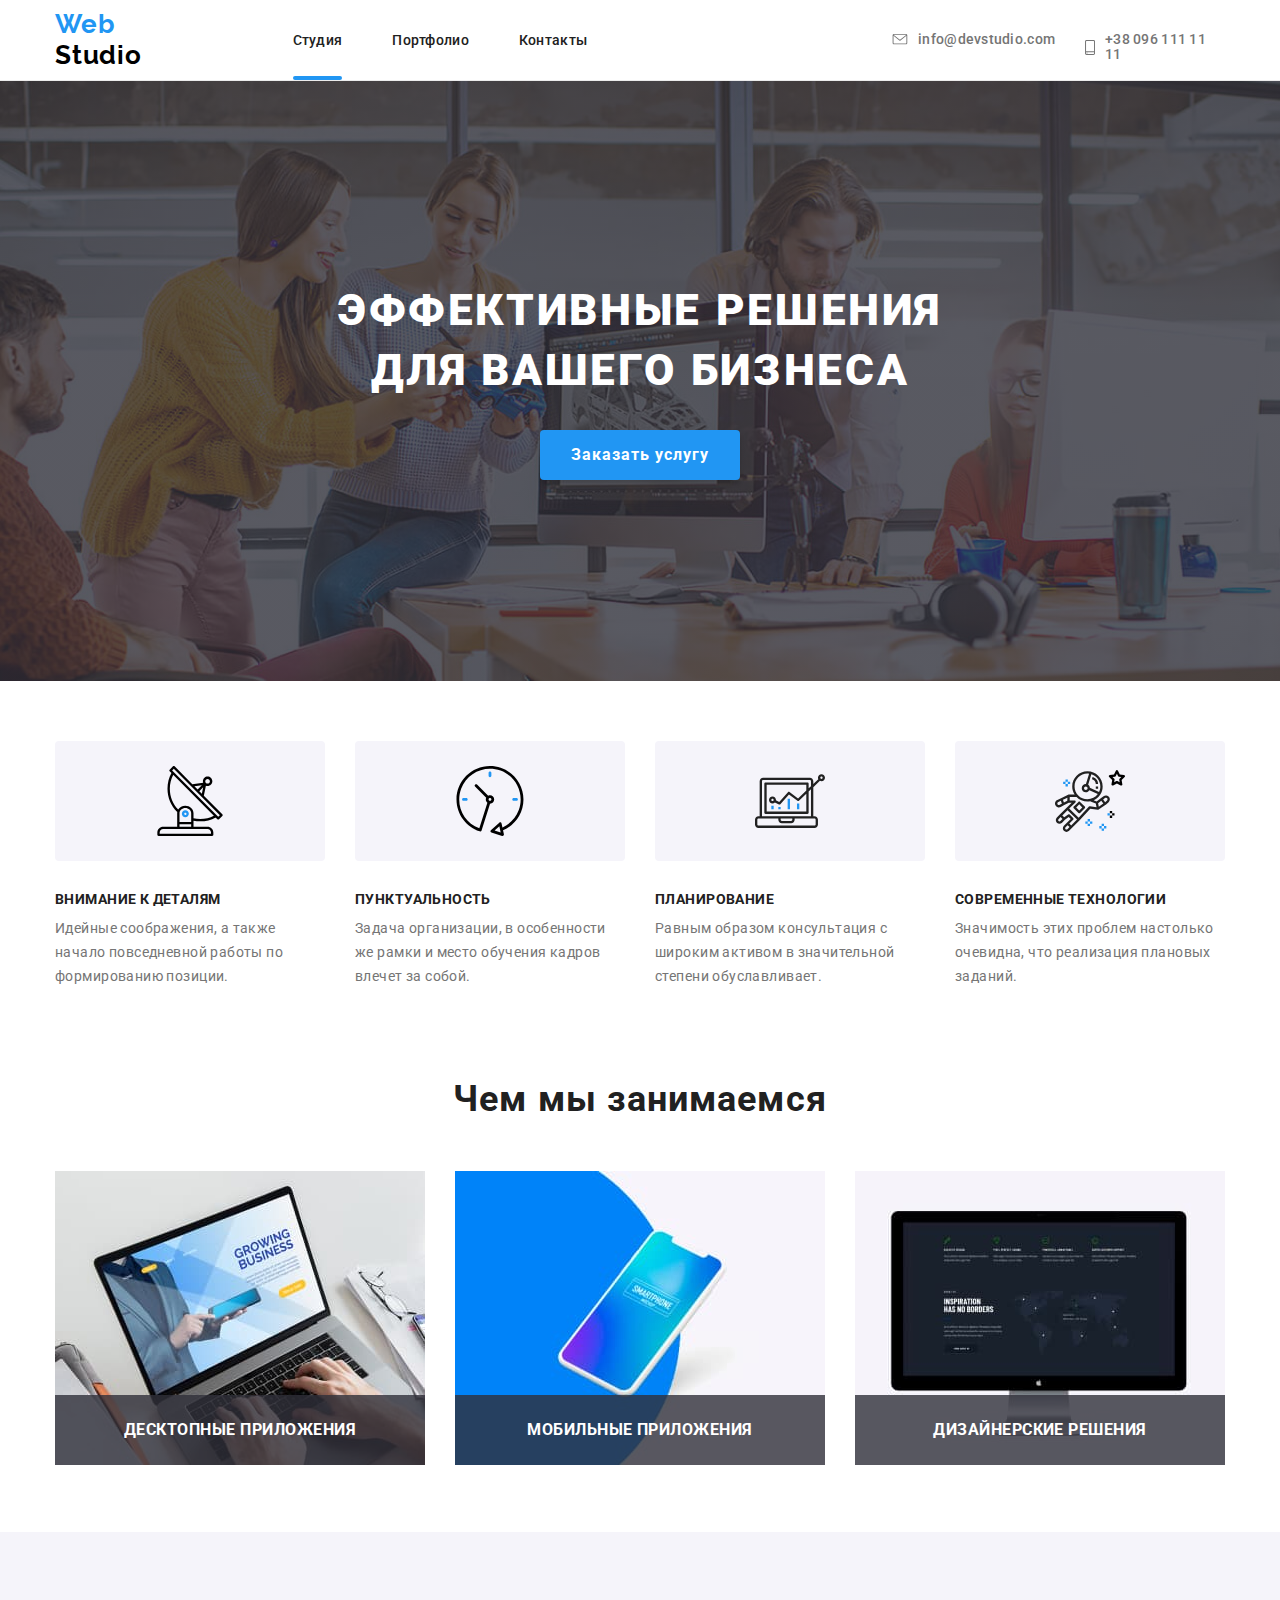
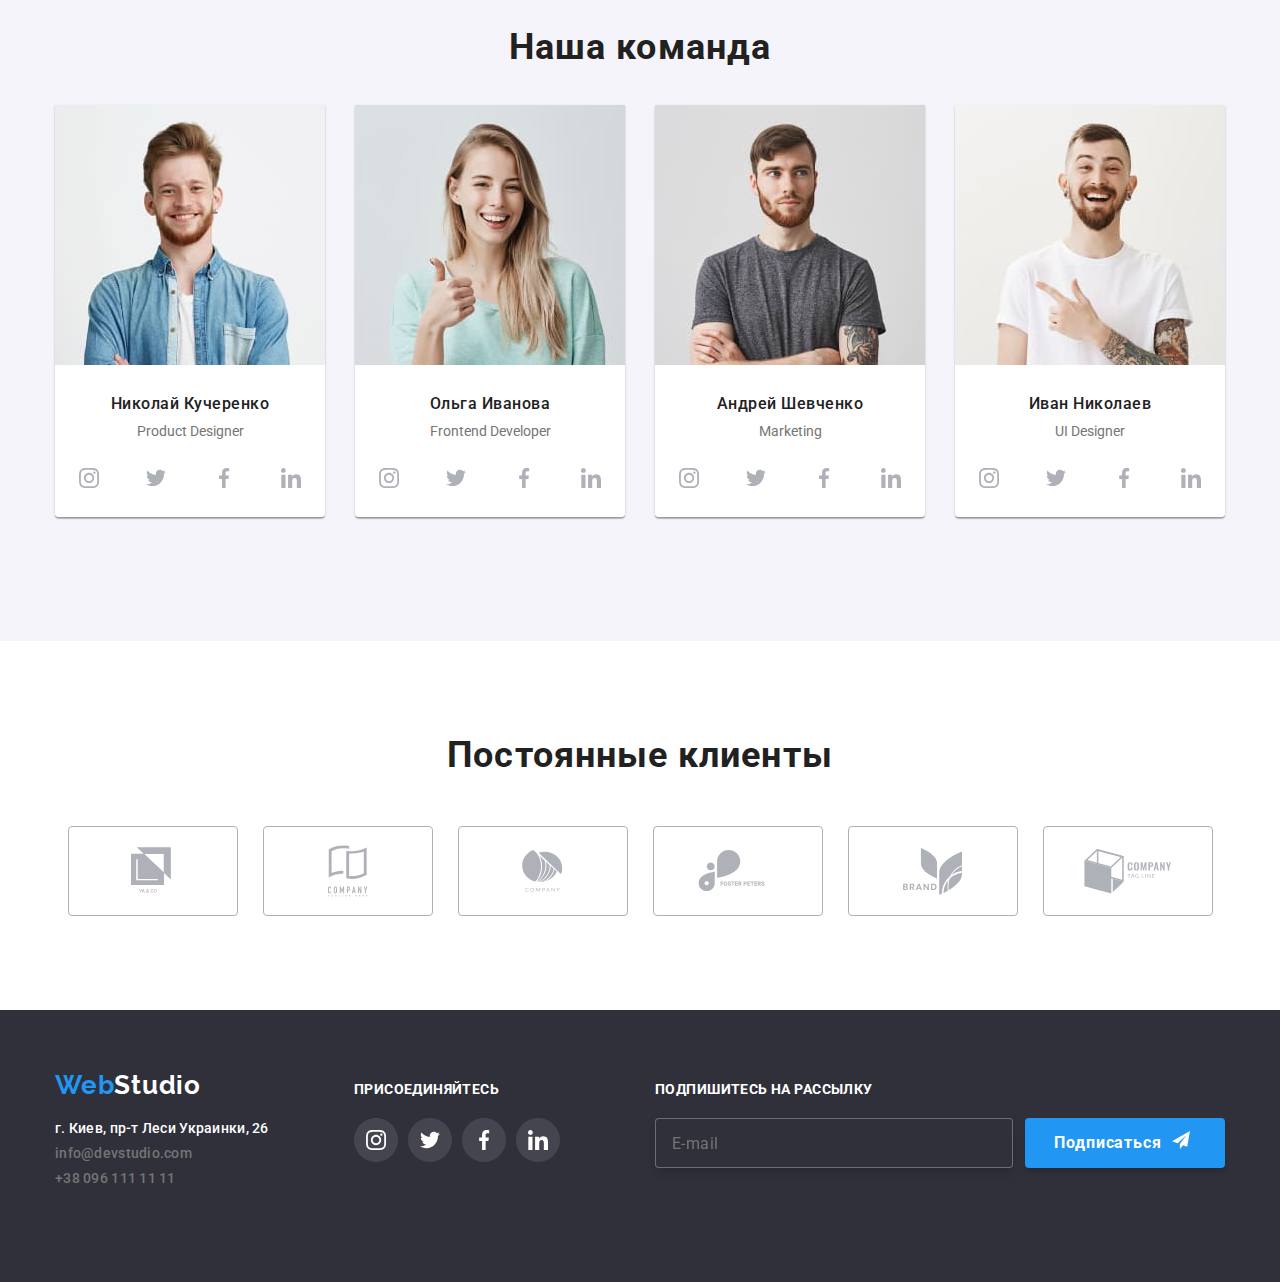
==== commit 2a4f3ded: "точка перед js" ====
--- a/index.html
+++ b/index.html
@@ -135,7 +135,7 @@
           </div>
         </div>
 
-        <script src="/js/modal-callback.js"></script>
+        <script src="./js/modal-callback.js"></script>
 
       </div>
     </section>
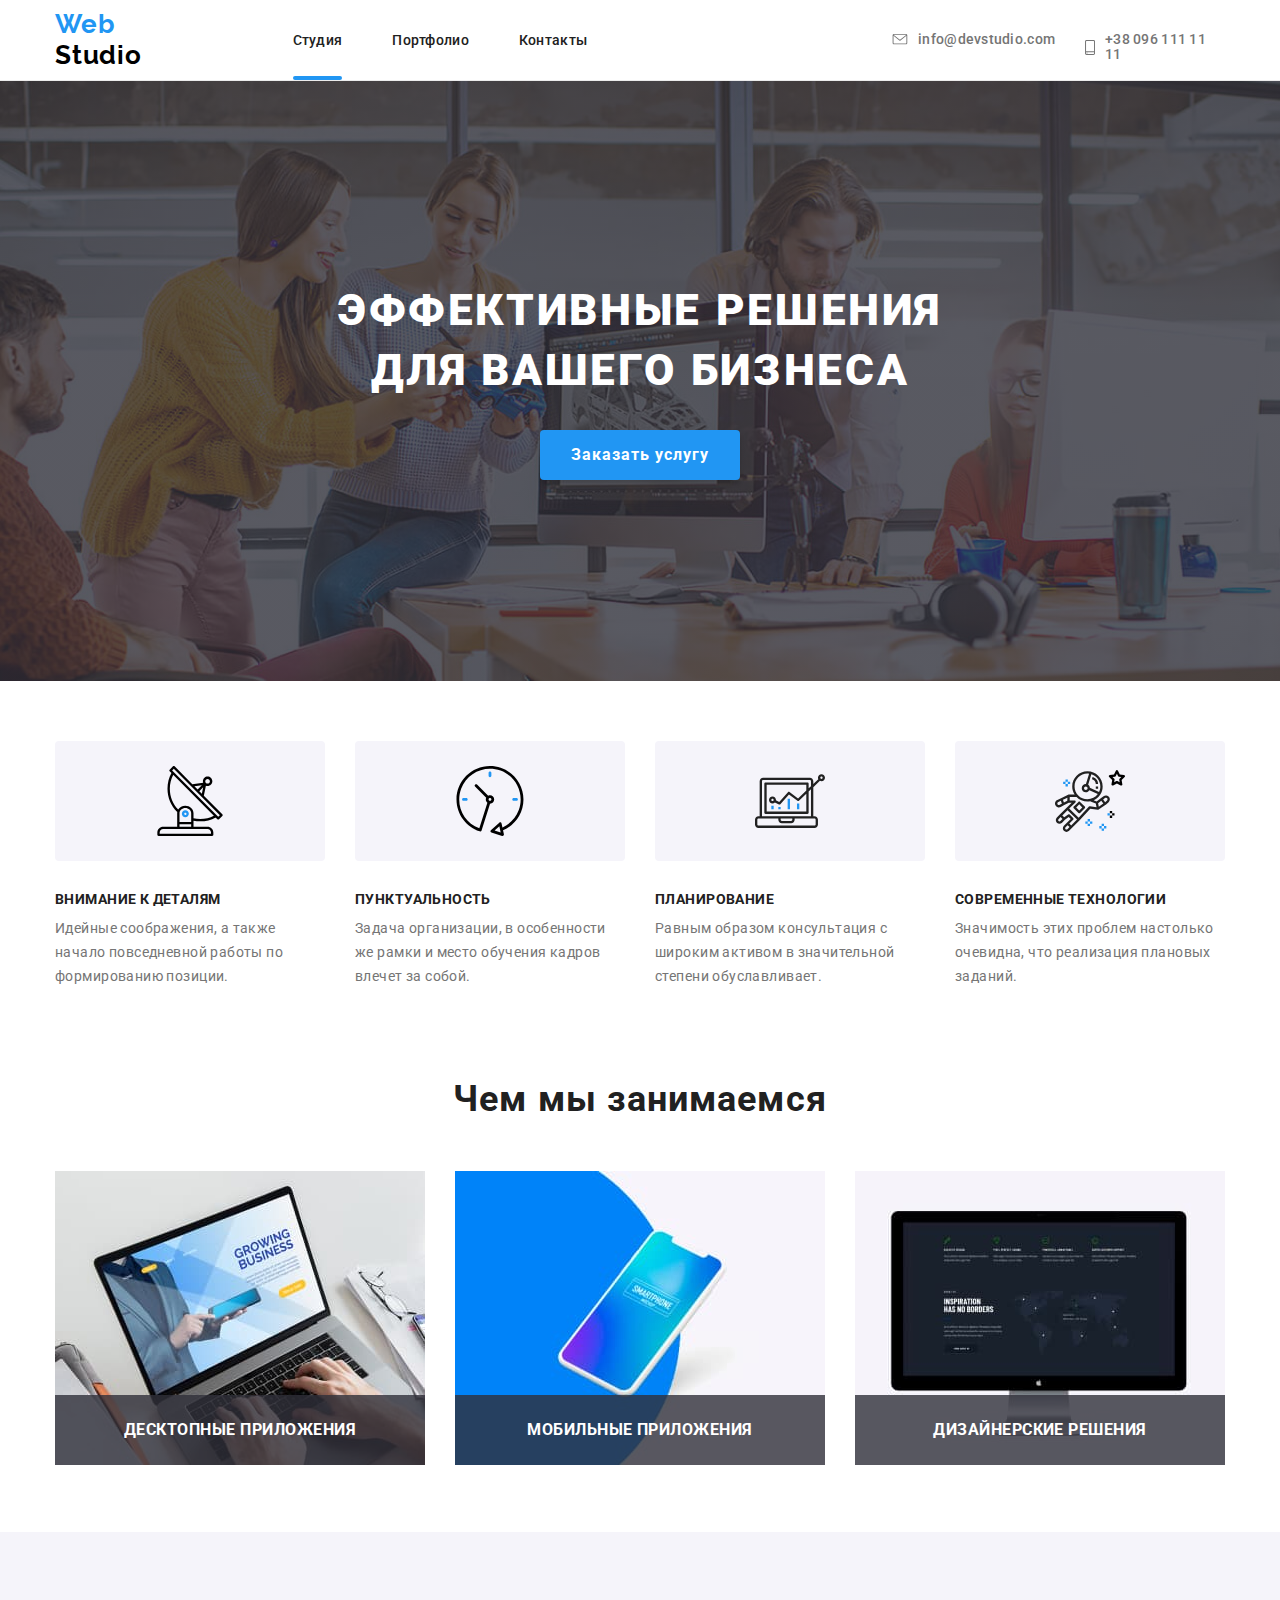
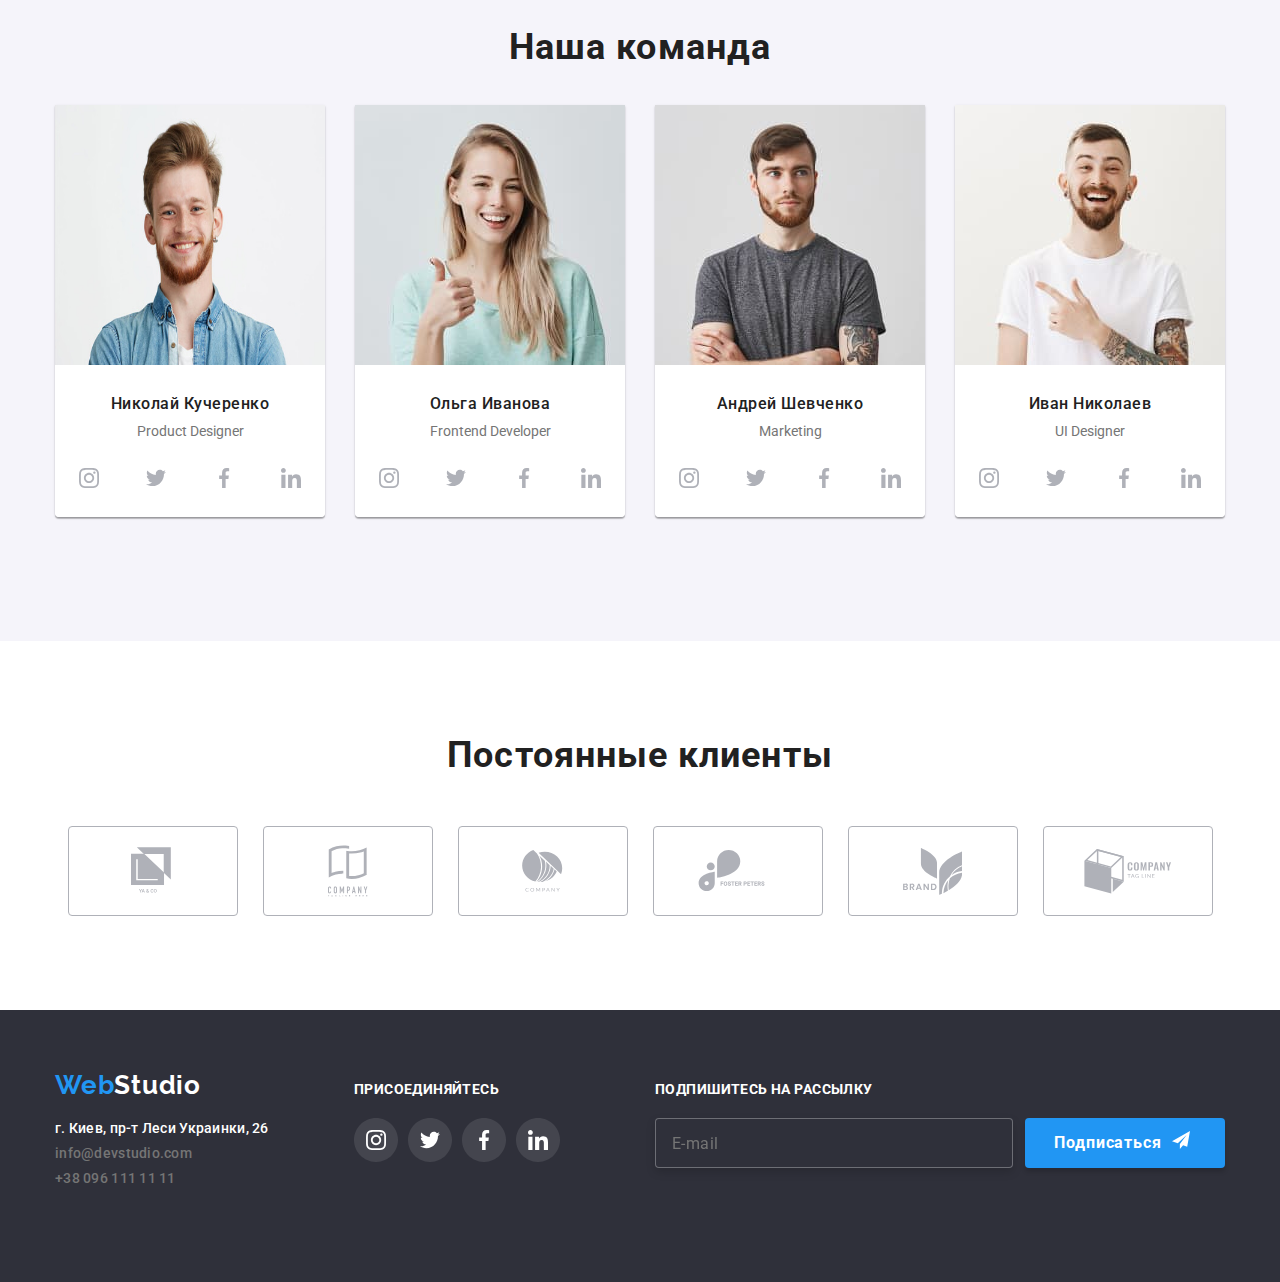
==== commit da6105dc: "картинка 1" ====
--- a/index.html
+++ b/index.html
@@ -238,8 +238,15 @@
         <ul class="team-members-list list">
           <li class="team-member">
             <div class="team-card-image">
-              <img class="team-member-image" srcset="./images/team-member-1.jpg 1x, ./images/team-member-1@2x.jpg 2x"
-                src="./images/team-member-1.jpg" alt="фото члена команды" width="270" height="260" />
+              <picture>
+                <source srcset="./images/team-member-1-m.jpg 1x, ./images/team-member-1@2x-m.jpg 2x"
+                  media="(min-width:480px)">
+                <source srcset="./images/team-member-1-t.jpg 1x, ./images/team-member-1@2x-t.jpg 2x"
+                  media="(min-width:768px)">
+                <source srcset="./images/team-member-1.jpg 1x, ./images/team-member-1@2x.jpg 2x"
+                  media="(min-width:1200px)">
+                <img class="team-member-image" src="./images/team-member-1.jpg" alt="фото члена команды">
+              </picture>
             </div>
             <div class="team-card-content">
               <h3 class="team-member-name">Николай Кучеренко</h3>
@@ -281,8 +288,13 @@
 
           <li class="team-member">
             <div class="team-card-image">
-              <img class="team-member-image" srcset="./images/team-member-2.jpg 1x, ./images/team-member-2@2x.jpg 2x"
-                src="./images/team-member-2.jpg" alt="фото члена команды" width="270" height="260" />
+              <picture>
+                <source srcset="./images/team-member-2-st.jpg 1x, ./images/team-member-2@2x-st.jpg 2x"
+                  media="(max-width: 1199px)">
+                <source srcset="./images/team-member-2.jpg 1x, ./images/team-member-2@2x.jpg 2x"
+                  media="(min-width: 1200px)">
+                <img class="team-member-image" src="./images/team-member-1.jpg" alt="фото члена команды">
+              </picture>
             </div>
             <div class="team-card-content">
               <h3 class="team-member-name">Ольга Иванова</h3>
@@ -324,8 +336,13 @@
 
           <li class="team-member">
             <div class="team-card-image">
-              <img class="team-member-image" srcset="./images/team-member-3.jpg 1x, ./images/team-member-3@2x.jpg 2x"
-                src="./images/team-member-3.jpg" alt="фото члена команды" width="270" height="260" />
+              <picture>
+                <source srcset="./images/team-member-3-st.jpg 1x, ./images/team-member-3@2x-st.jpg 2x"
+                  media="(max-width: 1199px)">
+                <source srcset="./images/team-member-3.jpg 1x, ./images/team-member-3@2x.jpg 2x"
+                  media="(min-width: 1200px)">
+                <img class="team-member-image" src="./images/team-member-1.jpg" alt="фото члена команды">
+              </picture>
             </div>
             <div class="team-card-content">
               <h3 class="team-member-name">Андрей Шевченко</h3>
@@ -367,8 +384,13 @@
 
           <li class="team-member">
             <div class="team-card-image">
-              <img class="team-member-image" srcset="./images/team-member-4.jpg 1x, ./images/team-member-4@2x.jpg 2x"
-                src="./images/team-member-4.jpg" alt="фото члена команды" width="270" height="260" />
+              <picture>
+                <source srcset="./images/team-member-4-st.jpg 1x, ./images/team-member-4@2x-st.jpg 2x"
+                  media="(max-width: 1199px)">
+                <source srcset="./images/team-member-4.jpg 1x, ./images/team-member-4@2x.jpg 2x"
+                  media="(min-width: 1200px)">
+                <img class="team-member-image" src="./images/team-member-1.jpg" alt="фото члена команды">
+              </picture>
             </div>
             <div class="team-card-content">
               <h3 class="team-member-name">Иван Николаев</h3>
--- a/css/main.min.css
+++ b/css/main.min.css
@@ -1,2 +1,2 @@
-/*! normalize.css v8.0.1 | MIT License | github.com/necolas/normalize.css */html{line-height:1.15;-webkit-text-size-adjust:100%}body{margin:0}main{display:block}h1{font-size:2em;margin:0.67em 0}hr{box-sizing:content-box;height:0;overflow:visible}pre{font-family:monospace, monospace;font-size:1em}a{background-color:transparent}abbr[title]{border-bottom:none;text-decoration:underline;text-decoration:underline dotted}b,strong{font-weight:bolder}code,kbd,samp{font-family:monospace, monospace;font-size:1em}small{font-size:80%}sub,sup{font-size:75%;line-height:0;position:relative;vertical-align:baseline}sub{bottom:-0.25em}sup{top:-0.5em}img{border-style:none}button,input,optgroup,select,textarea{font-family:inherit;font-size:100%;line-height:1.15;margin:0}button,input{overflow:visible}button,select{text-transform:none}button,[type="button"],[type="reset"],[type="submit"]{-webkit-appearance:button}button::-moz-focus-inner,[type="button"]::-moz-focus-inner,[type="reset"]::-moz-focus-inner,[type="submit"]::-moz-focus-inner{border-style:none;padding:0}button:-moz-focusring,[type="button"]:-moz-focusring,[type="reset"]:-moz-focusring,[type="submit"]:-moz-focusring{outline:1px dotted ButtonText}fieldset{padding:0.35em 0.75em 0.625em}legend{box-sizing:border-box;color:inherit;display:table;max-width:100%;padding:0;white-space:normal}progress{vertical-align:baseline}textarea{overflow:auto}[type="checkbox"],[type="radio"]{box-sizing:border-box;padding:0}[type="number"]::-webkit-inner-spin-button,[type="number"]::-webkit-outer-spin-button{height:auto}[type="search"]{-webkit-appearance:textfield;outline-offset:-2px}[type="search"]::-webkit-search-decoration{-webkit-appearance:none}::-webkit-file-upload-button{-webkit-appearance:button;font:inherit}details{display:block}summary{display:list-item}template{display:none}[hidden]{display:none}@font-face{font-family:"Raleway";font-style:normal;font-weight:700;src:local("Raleway Bold"),local("Raleway-Bold"),url("../fonts/raleway-v16-latin-700.woff2") format("woff2"),url("../fonts/raleway-v16-latin-700.woff") format("woff")}html{box-sizing:border-box}*,*::before,*::after{box-sizing:inherit;margin:0;padding:0}body{background-color:#ffffff;font-family:"Roboto",sans-serif;font-size:14px}.link{text-decoration:none;color:inherit}.list{list-style:none;padding-left:0;padding-right:0}.section-title{font-weight:700;font-size:36px;line-height:1.16;text-align:center;letter-spacing:0.03em;color:#212121}ul,li,h1,h2,h3,h4,h5,h6,p{margin-top:0;margin-bottom:0}img{display:block;max-width:100%}@media screen and (min-device-pixel-ratio: 2), screen and (min-resolution: 192dpi), screen and (min-resolution: 2dppx){.banner{background-image:url(../../images/background/mobile-background.jpg)}}.container{padding-left:15px;padding-right:15px;margin-left:auto;margin-right:auto}@media screen and (min-width: 480px){.container{margin-left:auto;margin-right:auto;width:480px}}@media screen and (min-width: 768px){.container{width:768px}}@media screen and (min-width: 1200px){.container{width:1200px}}.backdrop{position:fixed;top:0;left:0;z-index:999;width:100%;height:100%;background:rgba(0,0,0,0.2);overflow-y:scroll}.backdrop.is-hidden{opacity:0;pointer-events:none}.modal{width:100%;height:609px;position:absolute;top:50%;left:50%;transform:translate(-50%, -50%);background:#FFFFFF;box-shadow:0px 1px 3px rgba(0,0,0,0.12),0px 1px 1px rgba(0,0,0,0.14),0px 2px 1px rgba(0,0,0,0.2);border-radius:4px}@media screen and (max-width: 1199px){.modal{width:450px}}@media screen and (min-width: 1200px){.modal{width:528px;height:581px}}.contact-form{position:relative;padding:40px;display:flex;flex-direction:column;box-sizing:border-box;background-color:#FFFFFF}.close-button{position:absolute;top:1%;right:1%;border-radius:50%;width:30px;height:30px;cursor:pointer;background:#FFFFFF;border:1px solid rgba(0,0,0,0.1)}.close-button-icon{margin-top:3px;width:11px;height:11px}.close-button:hover .close-button-icon,.close-button:focus .close-button-icon{fill:#2196f3;cursor:pointer}.input-div{position:relative}.modal-title{font-style:400;font-weight:700;font-size:20px;line-height:1.15;letter-spacing:0.03em;color:#212121;margin-bottom:30px;margin-left:auto;margin-right:auto}.contact-form-label[placehoder]{font-weight:400;font-size:14px;line-height:1.14;letter-spacing:0.01em;color:#757575}.contact-form-input[placehoder],.checkbox-input[placehoder]{margin-left:42px}.input-icon{position:absolute;top:0;left:0;width:18px;height:18px;margin-left:16px;margin-top:11px;margin-bottom:11px;margin-right:8px;fill:#212121}.contact-form-label{position:absolute;top:0;left:0;margin-left:42px;margin-top:12px;margin-bottom:12px;color:#757575;transition:250ms}.contact-form-input:focus,.user-comment:focus{outline:none;border-color:#2196f3}.contact-form-input:focus ~ .contact-form-label,.contact-form-input:not(:placeholder-shown) ~ .contact-form-label{color:#2196f3;transform:translateY(-30px) translateX(-28px)}.contact-form-input:focus ~ .input-icon,.contact-form-input:not(:placeholder-shown) ~ .input-icon{fill:#2196f3}.user-comment:focus ~ .comment-label,.user-comment:not(:placeholder-shown) ~ .comment-label{color:#2196f3;transform:translateY(-31px) translateX(-2px);margin:0}.user-comment:focus+[placeholder]{display:hidden}.contact-form-input{width:100%;height:40px;margin-bottom:28px;padding-left:42px;padding-right:16px;box-sizing:border-box;border:1px solid rgba(33,33,33,0.2);border-radius:4px}@media screen and (min-width: 480px){.contact-form-input{width:370px}}@media screen and (min-width: 768px){.contact-form-input{width:370px}}@media screen and (min-width: 1200px){.contact-form-input{width:448px}}.comment-label{position:absolute;top:0;left:0;font-weight:400;font-size:14px;line-height:16px;letter-spacing:0.01em;color:#757575;transition:250ms;padding-left:16px;padding-top:12px}.user-comment{width:100%;height:120px;resize:none;box-sizing:border-box;margin-bottom:20px;padding-left:16px;padding-right:16px;padding-top:12px;padding-bottom:12px;border:1px solid rgba(33,33,33,0.2);border-radius:4px}@media screen and (min-width: 768px){.user-comment{width:370px}}@media screen and (min-width: 1200px){.user-comment{width:448px}}.checkbox-div{position:relative;margin-bottom:30px}.checkbox-input{-webkit-appearance:none;-moz-appearance:none;appearance:none;position:absolute}.checkbox-input:checked ~ .checkbox-icon{background-color:#2196f3;border:none}.checkbox-label{font-weight:400;font-size:12px;line-height:1.16;letter-spacing:0.01em;color:#757575;display:flex;justify-content:center;align-items:center;flex-direction:row-reverse}@media screen and (min-width: 1200px){.checkbox-label{font-size:14px;line-height:1.71}}.checkbox-icon{box-sizing:border-box;width:16px;height:15px;fill:#fff;background-color:#fff;border:2px solid #212121;border-radius:1px;margin-right:9px}.submit-button{font-weight:700;font-size:16px;line-height:1.87;letter-spacing:0.06em;color:#ffffff;background-color:#2196f3;width:200px;height:50px;outline:none;border:unset;cursor:pointer;box-shadow:0px 4px 4px rgba(0,0,0,0.15);border-radius:4px;margin-left:auto;margin-right:auto}.header{border-bottom:1px solid #ECECEC}.header .container{position:relative;display:flex}@media screen and (max-width: 767px){.header .container{align-items:center;justify-content:space-between}}@media screen and (min-width: 768px){.header .container{justify-content:space-between}}@media screen and (min-width: 1200px){.header .container{height:80px;align-items:center}}.logo-studio-header{color:#000}.logo-link-header{font-family:"Raleway",sans-serif;font-weight:700;font-size:26px;line-height:1.19;letter-spacing:0.03em;color:#2196f3}@media screen and (min-width: 768px){.logo-link-header{padding-top:16px;padding-bottom:16px}}@media screen and (min-width: 768px){.logo-link-header{padding-top:26px;padding-bottom:26px}}@media screen and (min-width: 1200px){.logo-link-header{padding-top:24px;padding-bottom:25px;margin-right:85px}}@media screen and (max-width: 767px){.menu-wrapper{position:absolute;top:100%;left:0;width:100%;background-color:#fff;box-shadow:0px 4px 8px rgba(0,0,0,0.04),0px 2px 4px rgba(0,0,0,0.08),0px 1px 3px rgba(0,0,0,0.16);display:none}}.menu-wrapper.is-open{display:block}@media screen and (min-width: 768px){.menu-wrapper{display:flex;flex-direction:row;align-items:center}}@media screen and (min-width: 1200px){.menu-wrapper{height:81px;align-items:baseline}}.menu-button .burger-close{display:none}.menu-button.is-open .burger-menu{display:none}.menu-button.is-open .burger-close{display:block;fill:#2196F3}.menu-button{border:none;background-color:transparent}@media screen and (min-width: 768px){.menu-button{display:none}}@media screen and (min-width: 1200px){.menu-button{display:none}}.navigation-list{display:flex}@media screen and (max-width: 767px){.navigation-list{flex-direction:column;align-items:center;justify-content:center}}@media screen and (min-width: 1200px){.navigation-list{display:flex}}@media screen and (max-width: 767px){.navigation-list-item:first-child{margin-top:60px}.navigation-list-item:not(:last-child){margin-bottom:40px}.navigation-list-item:last-child{margin-bottom:60px}}@media screen and (min-width: 768px){.navigation-list-item:not(:last-child){margin-right:50px}.navigation-list-item:last-child{margin-right:84px}}@media screen and (min-width: 768px) and (min-width: 1200px){.navigation-list-item:not(:last-child){margin-right:50px}.navigation-list-item:last-child{margin-right:305px}}.navigation-list-item .navigation-list-link{position:relative;font-weight:500;font-size:18px;font-style:normal;line-height:1.16;letter-spacing:0.02em;color:#212121;transition:250ms cubic-bezier(0.4, 0, 0.2, 1)}@media screen and (min-width: 768px){.navigation-list-item .navigation-list-link{font-size:14px;line-height:1.14}}@media screen and (min-width: 1200px){.navigation-list-item .navigation-list-link{font-size:14px;line-height:1.14;padding-top:32px;padding-bottom:32px}}.navigation-list-item .navigation-list-link:hover,.navigation-list-item .navigation-list-link:focus{color:#2196f3}.navigation-list-item .navigation-list-link .current{color:#2196F3}.navigation-list-item .current::after{position:absolute;content:"";width:100%;height:4px;background-color:#2196F3;border-radius:2px;display:block}@media screen and (max-width: 767px){.navigation-list-item .current::after{bottom:-40%}}@media screen and (min-width: 768px){.navigation-list-item .current::after{bottom:-195%}}@media screen and (min-width: 1200px){.navigation-list-item .current::after{bottom:0}}.header-address{display:flex}@media screen and (max-width: 767px){.header-address{flex-direction:column;align-items:center}}@media screen and (min-width: 768px){.header-address{flex-direction:column}}@media screen and (min-width: 1200px){.header-address{flex-direction:row}}@media screen and (max-width: 767px){.mail-link-block{margin-bottom:16px}}@media screen and (min-width: 768px){.mail-link-block{margin-bottom:10px}}@media screen and (min-width: 1200px){.mail-link-block{margin-right:30px}}@media screen and (max-width: 767px){.phone-link-block{margin-bottom:62px}}.company-address-header{font-weight:500;font-size:18px;font-style:normal;line-height:1.16;letter-spacing:0.02em;color:#757575}@media screen and (min-width: 768px){.company-address-header{font-size:12px}}@media screen and (min-width: 1200px){.company-address-header{font-size:14px;line-height:1.14;padding-top:32px;padding-bottom:32px;display:flex;align-items:center}}.company-address-header:hover,.company-address-header:focus{color:#2196f3;transition:250ms cubic-bezier(0.4, 0, 0.2, 1)}.company-address-svg{fill:currentColor}@media screen and (min-width: 1200px){.company-address-svg{margin-right:10px}}.hero{background-image:linear-gradient(to bottom, rgba(47,48,58,0.8), rgba(47,48,58,0.8)),url(../images/background/mobile-background.jpg);min-height:400px;background-repeat:no-repeat;background-position:center;background-size:cover;text-align:center}@media screen and (min-device-pixel-ratio: 2) and (min-width: 320px), screen and (min-resolution: 192dpi) and (min-width: 320px), screen and (min-resolution: 2dppx) and (min-width: 320px){.hero .hero{background-image:url(../images/background/mobile-background@2x.jpg)}}@media screen and (min-width: 768px){.hero{background-image:linear-gradient(to bottom, rgba(47,48,58,0.8), rgba(47,48,58,0.8)),url(../images/background/tablet-background.jpg);min-height:400px}}@media screen and (min-width: 768px) and (min-device-pixel-ratio: 2) and (min-width: 768px), screen and (min-width: 768px) and (min-resolution: 192dpi) and (min-width: 768px), screen and (min-width: 768px) and (min-resolution: 2dppx) and (min-width: 768px){.hero .hero{background-image:url(../images/background/tablet-background@2x.jpg)}}@media screen and (min-width: 1200px){.hero{background-image:linear-gradient(to bottom, rgba(47,48,58,0.8), rgba(47,48,58,0.8)),url(../images/background/desktop-background.jpg);min-height:600px}}@media screen and (min-width: 1200px) and (min-device-pixel-ratio: 2) and (min-width: 1200px), screen and (min-width: 1200px) and (min-resolution: 192dpi) and (min-width: 1200px), screen and (min-width: 1200px) and (min-resolution: 2dppx) and (min-width: 1200px){.hero .banner{background-image:url(../images/background/desktop-background@2x.jpg)}}@media screen and (max-width: 767px){.hero{padding-top:118px}}@media screen and (min-width: 768px){.hero{padding-top:118px}}@media screen and (min-width: 1200px){.hero{padding-top:199px}}.hero-title{font-weight:900;font-size:26px;line-height:42px;text-align:center;letter-spacing:0.06em;text-transform:uppercase;color:#fff;margin-bottom:30px}@media screen and (min-width: 1200px){.hero-title{font-size:44px;line-height:60px}}.button{font-weight:700;font-size:16px;line-height:1.87;letter-spacing:0.06em;color:#ffffff;background-color:#2196f3;width:200px;height:50px;outline:none;border:unset;cursor:pointer;box-shadow:0px 4px 4px rgba(0,0,0,0.15);border-radius:4px}.advantages{padding-top:60px;padding-bottom:60px}.advantage-name{font-weight:700;font-size:14px;line-height:16px;letter-spacing:0.03em;text-transform:uppercase;color:#212121}.advantage-description{font-weight:400;font-size:14px;line-height:1.71;letter-spacing:0.03em;color:#757575}.advantage-link-icon{width:70px;height:70px;margin-top:25px;margin-bottom:25px}.advantages-icon-div{background:#F5F4FA;border-radius:4px;display:flex;justify-content:center;align-items:center}@media screen and (min-width: 768px){.advantages-list{display:flex;flex-direction:row;flex-wrap:wrap}}@media screen and (min-width: 1200px){.advantages-list{display:flex;justify-content:center}}.advantages-list-item{margin-bottom:30px}@media screen and (min-width: 480){.advantages-list-item{width:450px}}@media screen and (min-width: 768px){.advantages-list-item{width:354px}.advantages-list-item:nth-child(2n+1){margin-right:30px}}@media screen and (min-width: 1200px){.advantages-list-item{width:270px}}@media screen and (min-width: 1200px){.advantages-list-item:not(:last-child){margin-right:30px}}.advantage-name{margin-top:30px;margin-bottom:10px}.link-icon{fill:#2f303a}.activities{padding-top:0;padding-bottom:67px}.section-title{margin-bottom:50px}.activities-list{display:flex;justify-content:center}.activities-list-item{position:relative}.activities-list-item:not(:last-child){margin-right:30px}.activities-list-item-name{position:absolute;bottom:0;font-weight:700;font-size:1.14;line-height:16px;text-align:center;letter-spacing:0.03em;text-transform:uppercase;color:#fff;background:rgba(47,48,58,0.8);width:370px;height:70px;display:flex;justify-content:center;align-items:center}@media screen and (max-width: 767px){.activities{display:none}}@media screen and (min-width: 768px){.activities{display:none}}@media screen and (min-width: 1200px){.activities{display:block}}.team{background-color:#f5f4fa}@media screen and (min-width: 1200px){.team{padding-top:94px;padding-bottom:94px}}.team .section-title{font-weight:700;font-size:36px;line-height:42px;text-align:center;letter-spacing:0.03em;color:#212121;margin-bottom:37px}.team-members-list{display:flex}@media screen and (max-width: 767px){.team-members-list{flex-direction:column;align-items:center}}@media screen and (min-width: 768px){.team-members-list{flex-direction:row;flex-wrap:wrap}}@media screen and (min-width: 1200px){.team-members-list{flex-direction:row;justify-content:center}}.team-member{border-bottom-right-radius:4px;border-bottom-left-radius:4px;overflow:hidden;box-shadow:0px 2px 1px rgba(0,0,0,0.2),0px 1px 1px rgba(0,0,0,0.14),0px 1px 3px rgba(0,0,0,0.12)}.team-member:not(last-child){margin-bottom:30px}@media screen and (min-width: 768px){.team-member:nth-child(2n+1){margin-right:30px}}@media screen and (min-width: 1200px){.team-member:not(:last-child){margin-right:30px}}@media screen and (max-width: 480px){.team-member-image{width:450px;height:320px}}@media screen and (min-width: 768px){.team-member-image{width:354px;height:260px}}@media screen and (min-width: 1200px){.team-member-image{width:270px;height:260px}}.team-card-content{background-color:#ffffff}.team-member-name{padding-top:30px;margin-bottom:10px}.team-member-name{font-weight:500;font-size:16px;line-height:1.18;letter-spacing:0.03em;color:#212121;display:flex;justify-content:center}.team-member-position{font-weight:400;color:#757575;margin-bottom:16px;display:flex;justify-content:center}.team-member-social-links{display:flex;justify-content:center;padding-bottom:17px}@media screen and (min-width: 1200px){.team-member-social-links{justify-content:space-around}}.team-member-social-links-item{width:44px;height:44px;display:flex;justify-content:center;align-items:center}.team-member-social-link{width:44px;height:44px;border-radius:50%;fill:#AFB1B8;display:flex;align-items:center;justify-content:center;transition:250ms cubic-bezier(0.4, 0, 0.2, 1)}.team-member-social-link:hover,.team-member-social-link:focus{background-color:#2196f3}.team-member-social-link-icon{width:20px;height:20px;transition:250ms cubic-bezier(0.4, 0, 0.2, 1)}.team-member-social-link:hover .team-member-social-link-icon,.team-member-social-link:focus .team-member-social-link-icon{fill:#fff}.clients{padding-top:94px;padding-bottom:94px}.section-title{margin-bottom:50px}.clients-list{display:flex}@media screen and (max-width: 1199px){.clients-list{flex-wrap:wrap;justify-content:center}}@media screen and (min-width: 1200px){.clients-list{justify-content:space-around}}.client-logo-svg{fill:#AFB1B8;transition:250ms cubic-bezier(0.4, 0, 0.2, 1)}.client-logo-link:hover .client-logo-svg,.client-logo-link:focus .client-logo-svg{fill:#2196f3}.clients-list-item{margin-bottom:30px}@media screen and (min-width: 480px){.clients-list-item:nth-last-child(-n+2){margin-bottom:0}.clients-list-item:nth-child(odd){margin-right:30px}}@media screen and (min-width: 768px){.clients-list-item{margin-right:30px}.clients-list-item:nth-child(3n+3){margin-right:0}}@media screen and (min-width: 1200px){.clients-list-item{margin-right:0;margin-bottom:0}.clients-list-item:nth-child(odd){margin-right:0;margin-bottom:0}}.client-logo-link{border:1px solid #AFB1B8;border-radius:4px;display:flex;justify-content:center;align-items:center;transition:250ms cubic-bezier(0.4, 0, 0.2, 1)}@media screen and (max-width: 767px){.client-logo-link{width:210px;height:90px}}@media screen and (min-width: 768px){.client-logo-link{width:226px;height:90px}}@media screen and (min-width: 1200px){.client-logo-link{width:170px;height:90px}}.client-logo-link:hover,.client-logo-link:focus{border-color:#2196f3}.footer{padding-top:60px;padding-bottom:60px;background-color:#2f303a}.footer .container{display:flex}@media screen and (max-width: 767px){.footer .container{flex-direction:column}}@media screen and (min-width: 768px){.footer .container{flex-wrap:wrap;justify-content:center}}@media screen and (min-width: 1200px){.footer .container{align-items:baseline;justify-content:space-between}}@media screen and (max-width: 767px){.footer-contacts{display:flex;justify-content:center;flex-direction:column;align-items:center;margin-bottom:60px}}@media screen and (min-width: 768px){.footer-contacts{margin-right:165px}}@media screen and (min-width: 1200px){.footer-contacts{margin-right:0}}@media screen and (max-width: 1199px){.footer-contacts-list{display:flex;flex-direction:column;justify-content:center;align-items:center}}.company-address,.company-mail-footer,.company-phone-footer{display:block;margin-bottom:9px;font-weight:500;font-size:14px;font-style:normal;line-height:1.14;letter-spacing:0.02em}.company-address{color:#fff}.company-mail-footer,.company-phone-footer{color:#757575}.join,.subscribe{display:block;margin-bottom:20px;font-weight:700;font-size:14px;line-height:1.14;letter-spacing:0.03em;text-transform:uppercase;color:#fff}@media screen and (max-width: 1199px){.join,.subscribe{margin-left:auto;margin-right:auto}}.logo-link-footer{font-family:"Raleway",sans-serif;font-weight:700;font-size:26px;line-height:1.19;letter-spacing:0.03em;color:#2196f3;display:flex;margin-bottom:20px}@media screen and (min-width: 768px){.logo-link-footer{justify-content:center}}@media screen and (min-width: 1200px){.logo-link-footer{justify-content:flex-start}}.logo-studio-footer{color:#ffffff}.footer-join{display:flex;flex-direction:column;justify-content:center;margin-bottom:60px}.join-links-list{display:flex;justify-content:center}@media screen and (min-width: 1200px){.join-links-list{justify-content:space-between}}.join-logo-link{height:44px;width:44px;display:block;border-radius:50%;transition:250ms cubic-bezier(0.4, 0, 0.2, 1)}.join-logo-link:hover,.join-logo-link:focus{background-color:#2196f3}.join-logo-link:not(last-child){margin-right:10px}.join-logo-link-svg{width:44px;height:44px;fill:#fff}.subscribe{margin-bottom:20px}.subscribe-block{display:flex}@media screen and (max-width: 1199px){.subscribe-block{flex-direction:column;justify-content:center;align-items:center}}@media screen and (min-width: 1200px){.subscribe-block{flex-direction:column}}@media screen and (max-width: 1199px){.subscribe-input{margin-bottom:20px}}.subscribe-button{font-weight:700;font-size:16px;line-height:1.87;letter-spacing:0.06em;color:#ffffff;background-color:#2196f3;width:200px;height:50px;outline:none;border:unset;cursor:pointer;box-shadow:0px 4px 4px rgba(0,0,0,0.15);border-radius:4px;display:flex;align-items:center;justify-content:center}.subscribe-button-icon{fill:#fff;margin-left:10px}.subscribe-input{display:flex;width:358px;height:50px;background-color:#2f303a;border:1px solid rgba(255,255,255,0.3);filter:drop-shadow(0px 4px 4px rgba(0,0,0,0.15));border-radius:4px;margin-right:12px}.subscribe-input[placeholder]{padding-left:16px;font-weight:400;font-size:16px;line-height:1.25px;letter-spacing:0.03em;color:rgba(255,255,255,0.6)}.subscribe-input-and-button{display:flex}@media screen and (max-width: 1199px){.subscribe-input-and-button{flex-direction:column;justify-content:center;align-items:center}}@media screen and (min-width: 1200px){.subscribe-input-and-button{flex-direction:row}}
+/*! normalize.css v8.0.1 | MIT License | github.com/necolas/normalize.css */html{line-height:1.15;-webkit-text-size-adjust:100%}body{margin:0}main{display:block}h1{font-size:2em;margin:0.67em 0}hr{box-sizing:content-box;height:0;overflow:visible}pre{font-family:monospace, monospace;font-size:1em}a{background-color:transparent}abbr[title]{border-bottom:none;text-decoration:underline;text-decoration:underline dotted}b,strong{font-weight:bolder}code,kbd,samp{font-family:monospace, monospace;font-size:1em}small{font-size:80%}sub,sup{font-size:75%;line-height:0;position:relative;vertical-align:baseline}sub{bottom:-0.25em}sup{top:-0.5em}img{border-style:none}button,input,optgroup,select,textarea{font-family:inherit;font-size:100%;line-height:1.15;margin:0}button,input{overflow:visible}button,select{text-transform:none}button,[type="button"],[type="reset"],[type="submit"]{-webkit-appearance:button}button::-moz-focus-inner,[type="button"]::-moz-focus-inner,[type="reset"]::-moz-focus-inner,[type="submit"]::-moz-focus-inner{border-style:none;padding:0}button:-moz-focusring,[type="button"]:-moz-focusring,[type="reset"]:-moz-focusring,[type="submit"]:-moz-focusring{outline:1px dotted ButtonText}fieldset{padding:0.35em 0.75em 0.625em}legend{box-sizing:border-box;color:inherit;display:table;max-width:100%;padding:0;white-space:normal}progress{vertical-align:baseline}textarea{overflow:auto}[type="checkbox"],[type="radio"]{box-sizing:border-box;padding:0}[type="number"]::-webkit-inner-spin-button,[type="number"]::-webkit-outer-spin-button{height:auto}[type="search"]{-webkit-appearance:textfield;outline-offset:-2px}[type="search"]::-webkit-search-decoration{-webkit-appearance:none}::-webkit-file-upload-button{-webkit-appearance:button;font:inherit}details{display:block}summary{display:list-item}template{display:none}[hidden]{display:none}@font-face{font-family:"Raleway";font-style:normal;font-weight:700;src:local("Raleway Bold"),local("Raleway-Bold"),url("../fonts/raleway-v16-latin-700.woff2") format("woff2"),url("../fonts/raleway-v16-latin-700.woff") format("woff")}html{box-sizing:border-box}*,*::before,*::after{box-sizing:inherit;margin:0;padding:0}body{background-color:#ffffff;font-family:"Roboto",sans-serif;font-size:14px}.link{text-decoration:none;color:inherit}.list{list-style:none;padding-left:0;padding-right:0}.section-title{font-weight:700;font-size:36px;line-height:1.16;text-align:center;letter-spacing:0.03em;color:#212121}ul,li,h1,h2,h3,h4,h5,h6,p{margin-top:0;margin-bottom:0}img{display:block;max-width:100%}@media screen and (min-device-pixel-ratio: 2), screen and (min-resolution: 192dpi), screen and (min-resolution: 2dppx){.banner{background-image:url(../../images/background/mobile-background.jpg)}}.container{padding-left:15px;padding-right:15px;margin-left:auto;margin-right:auto}@media screen and (min-width: 480px){.container{margin-left:auto;margin-right:auto;width:480px}}@media screen and (min-width: 768px){.container{width:768px}}@media screen and (min-width: 1200px){.container{width:1200px}}.backdrop{position:fixed;top:0;left:0;z-index:999;width:100%;height:100%;background:rgba(0,0,0,0.2);overflow-y:scroll}body.modal-open{overflow:hidden;position:fixed}.backdrop.is-hidden{opacity:0;pointer-events:none}.modal{width:95%;height:609px;position:absolute;top:50%;left:50%;transform:translate(-50%, -50%);background:#FFFFFF;box-shadow:0px 1px 3px rgba(0,0,0,0.12),0px 1px 1px rgba(0,0,0,0.14),0px 2px 1px rgba(0,0,0,0.2);border-radius:4px}@media screen and (min-width: 480px){.modal{width:450px}}@media screen and (min-width: 1200px){.modal{width:528px;height:581px}}.contact-form{position:relative;padding:40px;display:flex;flex-direction:column;box-sizing:border-box;background-color:#FFFFFF}.close-button{position:absolute;top:1%;right:1%;border-radius:50%;width:30px;height:30px;cursor:pointer;background:#FFFFFF;border:1px solid rgba(0,0,0,0.1)}.close-button-icon{margin-top:3px;width:11px;height:11px}.close-button:hover .close-button-icon,.close-button:focus .close-button-icon{fill:#2196f3;cursor:pointer}.input-div{position:relative}.modal-title{font-style:400;font-weight:700;font-size:20px;line-height:1.15;letter-spacing:0.03em;color:#212121;margin-bottom:30px;margin-left:auto;margin-right:auto}.contact-form-label[placehoder]{font-weight:400;font-size:14px;line-height:1.14;letter-spacing:0.01em;color:#757575}.contact-form-input[placehoder],.checkbox-input[placehoder]{margin-left:42px}.input-icon{position:absolute;top:0;left:0;width:18px;height:18px;margin-left:16px;margin-top:11px;margin-bottom:11px;margin-right:8px;fill:#212121}.contact-form-label{position:absolute;top:0;left:0;margin-left:42px;margin-top:12px;margin-bottom:12px;color:#757575;transition:250ms}.contact-form-input:focus,.user-comment:focus{outline:none;border-color:#2196f3}.contact-form-input:focus ~ .contact-form-label,.contact-form-input:not(:placeholder-shown) ~ .contact-form-label{color:#2196f3;transform:translateY(-30px) translateX(-28px)}.contact-form-input:focus ~ .input-icon,.contact-form-input:not(:placeholder-shown) ~ .input-icon{fill:#2196f3}.user-comment:focus ~ .comment-label,.user-comment:not(:placeholder-shown) ~ .comment-label{color:#2196f3;transform:translateY(-31px) translateX(-2px);margin:0}.user-comment:focus+[placeholder]{display:hidden}.contact-form-input{width:100%;height:40px;margin-bottom:28px;padding-left:42px;padding-right:16px;box-sizing:border-box;border:1px solid rgba(33,33,33,0.2);border-radius:4px}@media screen and (min-width: 480px){.contact-form-input{width:370px}}@media screen and (min-width: 768px){.contact-form-input{width:370px}}@media screen and (min-width: 1200px){.contact-form-input{width:448px}}.comment-label{position:absolute;top:0;left:0;font-weight:400;font-size:14px;line-height:16px;letter-spacing:0.01em;color:#757575;transition:250ms;padding-left:16px;padding-top:12px}.user-comment{width:100%;height:120px;resize:none;box-sizing:border-box;margin-bottom:20px;padding-left:16px;padding-right:16px;padding-top:12px;padding-bottom:12px;border:1px solid rgba(33,33,33,0.2);border-radius:4px}@media screen and (min-width: 768px){.user-comment{width:370px}}@media screen and (min-width: 1200px){.user-comment{width:448px}}.checkbox-div{position:relative;margin-bottom:30px}.checkbox-input{-webkit-appearance:none;-moz-appearance:none;appearance:none;position:absolute}.checkbox-input:checked ~ .checkbox-icon{background-color:#2196f3;border:none}.checkbox-label{font-weight:400;font-size:12px;line-height:1.16;letter-spacing:0.01em;color:#757575;display:flex;justify-content:center;align-items:center;flex-direction:row-reverse}@media screen and (min-width: 1200px){.checkbox-label{font-size:14px;line-height:1.71}}.checkbox-icon{box-sizing:border-box;width:16px;height:15px;fill:#fff;background-color:#fff;border:2px solid #212121;border-radius:1px;margin-right:9px}.submit-button{font-weight:700;font-size:16px;line-height:1.87;letter-spacing:0.06em;color:#ffffff;background-color:#2196f3;width:200px;height:50px;outline:none;border:unset;cursor:pointer;box-shadow:0px 4px 4px rgba(0,0,0,0.15);border-radius:4px;margin-left:auto;margin-right:auto}.header{border-bottom:1px solid #ECECEC}.header .container{position:relative;display:flex}@media screen and (max-width: 767px){.header .container{align-items:center;justify-content:space-between}}@media screen and (min-width: 768px){.header .container{justify-content:space-between}}@media screen and (min-width: 1200px){.header .container{height:80px;align-items:center}}.logo-studio-header{color:#000}.logo-link-header{font-family:"Raleway",sans-serif;font-weight:700;font-size:26px;line-height:1.19;letter-spacing:0.03em;color:#2196f3}@media screen and (min-width: 768px){.logo-link-header{padding-top:16px;padding-bottom:16px}}@media screen and (min-width: 768px){.logo-link-header{padding-top:26px;padding-bottom:26px}}@media screen and (min-width: 1200px){.logo-link-header{padding-top:24px;padding-bottom:25px;margin-right:85px}}@media screen and (max-width: 767px){.menu-wrapper{position:absolute;top:100%;left:0;width:100%;background-color:#fff;box-shadow:0px 4px 8px rgba(0,0,0,0.04),0px 2px 4px rgba(0,0,0,0.08),0px 1px 3px rgba(0,0,0,0.16);display:none}}.menu-wrapper.is-open{display:block}@media screen and (min-width: 768px){.menu-wrapper{display:flex;flex-direction:row;align-items:center}}@media screen and (min-width: 1200px){.menu-wrapper{height:81px;align-items:baseline}}.menu-button .burger-close{display:none}.menu-button.is-open .burger-menu{display:none}.menu-button.is-open .burger-close{display:block;fill:#2196F3}.menu-button{border:none;background-color:transparent}@media screen and (min-width: 768px){.menu-button{display:none}}@media screen and (min-width: 1200px){.menu-button{display:none}}.navigation-list{display:flex}@media screen and (max-width: 767px){.navigation-list{flex-direction:column;align-items:center;justify-content:center}}@media screen and (min-width: 1200px){.navigation-list{display:flex}}@media screen and (max-width: 767px){.navigation-list-item:first-child{margin-top:60px}.navigation-list-item:not(:last-child){margin-bottom:40px}.navigation-list-item:last-child{margin-bottom:60px}}@media screen and (min-width: 768px){.navigation-list-item:not(:last-child){margin-right:50px}.navigation-list-item:last-child{margin-right:84px}}@media screen and (min-width: 768px) and (min-width: 1200px){.navigation-list-item:not(:last-child){margin-right:50px}.navigation-list-item:last-child{margin-right:305px}}.navigation-list-item .navigation-list-link{position:relative;font-weight:500;font-size:18px;font-style:normal;line-height:1.16;letter-spacing:0.02em;color:#212121;transition:250ms cubic-bezier(0.4, 0, 0.2, 1)}@media screen and (min-width: 768px){.navigation-list-item .navigation-list-link{font-size:14px;line-height:1.14}}@media screen and (min-width: 1200px){.navigation-list-item .navigation-list-link{font-size:14px;line-height:1.14;padding-top:32px;padding-bottom:32px}}.navigation-list-item .navigation-list-link:hover,.navigation-list-item .navigation-list-link:focus{color:#2196f3}.navigation-list-item .navigation-list-link .current{color:#2196F3}.navigation-list-item .current::after{position:absolute;content:"";width:100%;height:4px;background-color:#2196F3;border-radius:2px;display:block}@media screen and (max-width: 767px){.navigation-list-item .current::after{bottom:-40%}}@media screen and (min-width: 768px){.navigation-list-item .current::after{bottom:-195%}}@media screen and (min-width: 1200px){.navigation-list-item .current::after{bottom:0}}.header-address{display:flex}@media screen and (max-width: 767px){.header-address{flex-direction:column;align-items:center}}@media screen and (min-width: 768px){.header-address{flex-direction:column}}@media screen and (min-width: 1200px){.header-address{flex-direction:row}}@media screen and (max-width: 767px){.mail-link-block{margin-bottom:16px}}@media screen and (min-width: 768px){.mail-link-block{margin-bottom:10px}}@media screen and (min-width: 1200px){.mail-link-block{margin-right:30px}}@media screen and (max-width: 767px){.phone-link-block{margin-bottom:62px}}.company-address-header{font-weight:500;font-size:18px;font-style:normal;line-height:1.16;letter-spacing:0.02em;color:#757575}@media screen and (min-width: 768px){.company-address-header{font-size:12px}}@media screen and (min-width: 1200px){.company-address-header{font-size:14px;line-height:1.14;padding-top:32px;padding-bottom:32px;display:flex;align-items:center}}.company-address-header:hover,.company-address-header:focus{color:#2196f3;transition:250ms cubic-bezier(0.4, 0, 0.2, 1)}.company-address-svg{fill:currentColor}@media screen and (min-width: 1200px){.company-address-svg{margin-right:10px}}.hero{background-image:linear-gradient(to bottom, rgba(47,48,58,0.8), rgba(47,48,58,0.8)),url(../images/background/mobile-background.jpg);min-height:400px;background-repeat:no-repeat;background-position:center;background-size:cover;text-align:center}@media screen and (min-device-pixel-ratio: 2) and (min-width: 320px), screen and (min-resolution: 192dpi) and (min-width: 320px), screen and (min-resolution: 2dppx) and (min-width: 320px){.hero .hero{background-image:url(../images/background/mobile-background@2x.jpg)}}@media screen and (min-width: 768px){.hero{background-image:linear-gradient(to bottom, rgba(47,48,58,0.8), rgba(47,48,58,0.8)),url(../images/background/tablet-background.jpg);min-height:400px}}@media screen and (min-width: 768px) and (min-device-pixel-ratio: 2) and (min-width: 768px), screen and (min-width: 768px) and (min-resolution: 192dpi) and (min-width: 768px), screen and (min-width: 768px) and (min-resolution: 2dppx) and (min-width: 768px){.hero .hero{background-image:url(../images/background/tablet-background@2x.jpg)}}@media screen and (min-width: 1200px){.hero{background-image:linear-gradient(to bottom, rgba(47,48,58,0.8), rgba(47,48,58,0.8)),url(../images/background/desktop-background.jpg);min-height:600px}}@media screen and (min-width: 1200px) and (min-device-pixel-ratio: 2) and (min-width: 1200px), screen and (min-width: 1200px) and (min-resolution: 192dpi) and (min-width: 1200px), screen and (min-width: 1200px) and (min-resolution: 2dppx) and (min-width: 1200px){.hero .banner{background-image:url(../images/background/desktop-background@2x.jpg)}}@media screen and (max-width: 767px){.hero{padding-top:118px}}@media screen and (min-width: 768px){.hero{padding-top:118px}}@media screen and (min-width: 1200px){.hero{padding-top:199px}}.hero-title{font-weight:900;font-size:26px;line-height:42px;text-align:center;letter-spacing:0.06em;text-transform:uppercase;color:#fff;margin-bottom:30px}@media screen and (min-width: 1200px){.hero-title{font-size:44px;line-height:60px}}.button{font-weight:700;font-size:16px;line-height:1.87;letter-spacing:0.06em;color:#ffffff;background-color:#2196f3;width:200px;height:50px;outline:none;border:unset;cursor:pointer;box-shadow:0px 4px 4px rgba(0,0,0,0.15);border-radius:4px}.advantages{padding-top:60px;padding-bottom:60px}.advantage-name{font-weight:700;font-size:14px;line-height:16px;letter-spacing:0.03em;text-transform:uppercase;color:#212121}.advantage-description{font-weight:400;font-size:14px;line-height:1.71;letter-spacing:0.03em;color:#757575}.advantage-link-icon{width:70px;height:70px;margin-top:25px;margin-bottom:25px}.advantages-icon-div{background:#F5F4FA;border-radius:4px;display:flex;justify-content:center;align-items:center}@media screen and (min-width: 768px){.advantages-list{display:flex;flex-direction:row;flex-wrap:wrap}}@media screen and (min-width: 1200px){.advantages-list{display:flex;justify-content:center}}.advantages-list-item{margin-bottom:30px}@media screen and (min-width: 480){.advantages-list-item{width:450px}}@media screen and (min-width: 768px){.advantages-list-item{width:354px}.advantages-list-item:nth-child(2n+1){margin-right:30px}}@media screen and (min-width: 1200px){.advantages-list-item{width:270px}}@media screen and (min-width: 1200px){.advantages-list-item:not(:last-child){margin-right:30px}}.advantage-name{margin-top:30px;margin-bottom:10px}.link-icon{fill:#2f303a}.activities{padding-top:0;padding-bottom:67px}.section-title{margin-bottom:50px}.activities-list{display:flex;justify-content:center}.activities-list-item{position:relative}.activities-list-item:not(:last-child){margin-right:30px}.activities-list-item-name{position:absolute;bottom:0;font-weight:700;font-size:1.14;line-height:16px;text-align:center;letter-spacing:0.03em;text-transform:uppercase;color:#fff;background:rgba(47,48,58,0.8);width:370px;height:70px;display:flex;justify-content:center;align-items:center}@media screen and (max-width: 767px){.activities{display:none}}@media screen and (min-width: 768px){.activities{display:none}}@media screen and (min-width: 1200px){.activities{display:block}}.team{background-color:#f5f4fa}@media screen and (min-width: 1200px){.team{padding-top:94px;padding-bottom:94px}}.team .section-title{font-weight:700;font-size:36px;line-height:42px;text-align:center;letter-spacing:0.03em;color:#212121;margin-bottom:37px}.team-members-list{display:flex}@media screen and (max-width: 767px){.team-members-list{flex-direction:column;align-items:center}}@media screen and (min-width: 768px){.team-members-list{flex-direction:row;flex-wrap:wrap}}@media screen and (min-width: 1200px){.team-members-list{flex-direction:row;justify-content:center}}.team-member{border-bottom-right-radius:4px;border-bottom-left-radius:4px;overflow:hidden;box-shadow:0px 2px 1px rgba(0,0,0,0.2),0px 1px 1px rgba(0,0,0,0.14),0px 1px 3px rgba(0,0,0,0.12)}.team-member:not(last-child){margin-bottom:30px}@media screen and (min-width: 768px){.team-member:nth-child(2n+1){margin-right:30px}}@media screen and (min-width: 1200px){.team-member:not(:last-child){margin-right:30px}}@media screen and (max-width: 767px){.team-member-image{width:450px;height:320px}}@media screen and (min-width: 768px){.team-member-image{width:354px;height:260px}}@media screen and (min-width: 1200px){.team-member-image{width:270px;height:260px}}.team-card-content{background-color:#ffffff}.team-member-name{padding-top:30px;margin-bottom:10px}.team-member-name{font-weight:500;font-size:16px;line-height:1.18;letter-spacing:0.03em;color:#212121;display:flex;justify-content:center}.team-member-position{font-weight:400;color:#757575;margin-bottom:16px;display:flex;justify-content:center}.team-member-social-links{display:flex;justify-content:center;padding-bottom:17px}@media screen and (min-width: 1200px){.team-member-social-links{justify-content:space-around}}.team-member-social-links-item{width:44px;height:44px;display:flex;justify-content:center;align-items:center}.team-member-social-link{width:44px;height:44px;border-radius:50%;fill:#AFB1B8;display:flex;align-items:center;justify-content:center;transition:250ms cubic-bezier(0.4, 0, 0.2, 1)}.team-member-social-link:hover,.team-member-social-link:focus{background-color:#2196f3}.team-member-social-link-icon{width:20px;height:20px;transition:250ms cubic-bezier(0.4, 0, 0.2, 1)}.team-member-social-link:hover .team-member-social-link-icon,.team-member-social-link:focus .team-member-social-link-icon{fill:#fff}.clients{padding-top:94px;padding-bottom:94px}.section-title{margin-bottom:50px}.clients-list{display:flex}@media screen and (max-width: 1199px){.clients-list{flex-wrap:wrap;justify-content:center}}@media screen and (min-width: 1200px){.clients-list{justify-content:space-around}}.client-logo-svg{fill:#AFB1B8;transition:250ms cubic-bezier(0.4, 0, 0.2, 1)}.client-logo-link:hover .client-logo-svg,.client-logo-link:focus .client-logo-svg{fill:#2196f3}.clients-list-item{margin-bottom:30px}@media screen and (min-width: 480px){.clients-list-item:nth-last-child(-n+2){margin-bottom:0}.clients-list-item:nth-child(odd){margin-right:30px}}@media screen and (min-width: 768px){.clients-list-item{margin-right:30px}.clients-list-item:nth-child(3n+3){margin-right:0}}@media screen and (min-width: 1200px){.clients-list-item{margin-right:0;margin-bottom:0}.clients-list-item:nth-child(odd){margin-right:0;margin-bottom:0}}.client-logo-link{border:1px solid #AFB1B8;border-radius:4px;display:flex;justify-content:center;align-items:center;transition:250ms cubic-bezier(0.4, 0, 0.2, 1)}@media screen and (max-width: 767px){.client-logo-link{width:210px;height:90px}}@media screen and (min-width: 768px){.client-logo-link{width:226px;height:90px}}@media screen and (min-width: 1200px){.client-logo-link{width:170px;height:90px}}.client-logo-link:hover,.client-logo-link:focus{border-color:#2196f3}.footer{padding-top:60px;padding-bottom:60px;background-color:#2f303a}.footer .container{display:flex}@media screen and (max-width: 767px){.footer .container{flex-direction:column}}@media screen and (min-width: 768px){.footer .container{flex-wrap:wrap;justify-content:center}}@media screen and (min-width: 1200px){.footer .container{align-items:baseline;justify-content:space-between}}@media screen and (max-width: 767px){.footer-contacts{display:flex;justify-content:center;flex-direction:column;align-items:center;margin-bottom:60px}}@media screen and (min-width: 768px){.footer-contacts{margin-right:165px}}@media screen and (min-width: 1200px){.footer-contacts{margin-right:0}}@media screen and (max-width: 1199px){.footer-contacts-list{display:flex;flex-direction:column;justify-content:center;align-items:center}}.company-address,.company-mail-footer,.company-phone-footer{display:block;margin-bottom:9px;font-weight:500;font-size:14px;font-style:normal;line-height:1.14;letter-spacing:0.02em}.company-address{color:#fff}.company-mail-footer,.company-phone-footer{color:#757575}.join,.subscribe{display:block;margin-bottom:20px;font-weight:700;font-size:14px;line-height:1.14;letter-spacing:0.03em;text-transform:uppercase;color:#fff}@media screen and (max-width: 1199px){.join,.subscribe{margin-left:auto;margin-right:auto}}.logo-link-footer{font-family:"Raleway",sans-serif;font-weight:700;font-size:26px;line-height:1.19;letter-spacing:0.03em;color:#2196f3;display:flex;margin-bottom:20px}@media screen and (min-width: 768px){.logo-link-footer{justify-content:center}}@media screen and (min-width: 1200px){.logo-link-footer{justify-content:flex-start}}.logo-studio-footer{color:#ffffff}.footer-join{display:flex;flex-direction:column;justify-content:center;margin-bottom:60px}.join-links-list{display:flex;justify-content:center}@media screen and (min-width: 1200px){.join-links-list{justify-content:space-between}}.join-logo-link{height:44px;width:44px;display:block;border-radius:50%;transition:250ms cubic-bezier(0.4, 0, 0.2, 1)}.join-logo-link:hover,.join-logo-link:focus{background-color:#2196f3}.join-logo-link:not(last-child){margin-right:10px}.join-logo-link-svg{width:44px;height:44px;fill:#fff}.subscribe{margin-bottom:20px}.subscribe-block{display:flex}@media screen and (max-width: 1199px){.subscribe-block{flex-direction:column;justify-content:center;align-items:center}}@media screen and (min-width: 1200px){.subscribe-block{flex-direction:column}}@media screen and (max-width: 1199px){.subscribe-input{margin-bottom:20px}}.subscribe-button{font-weight:700;font-size:16px;line-height:1.87;letter-spacing:0.06em;color:#ffffff;background-color:#2196f3;width:200px;height:50px;outline:none;border:unset;cursor:pointer;box-shadow:0px 4px 4px rgba(0,0,0,0.15);border-radius:4px;display:flex;align-items:center;justify-content:center}.subscribe-button-icon{fill:#fff;margin-left:10px}.subscribe-input{display:flex;width:358px;height:50px;background-color:#2f303a;border:1px solid rgba(255,255,255,0.3);filter:drop-shadow(0px 4px 4px rgba(0,0,0,0.15));border-radius:4px;margin-right:12px}.subscribe-input[placeholder]{padding-left:16px;font-weight:400;font-size:16px;line-height:1.25px;letter-spacing:0.03em;color:rgba(255,255,255,0.6)}.subscribe-input-and-button{display:flex}@media screen and (max-width: 1199px){.subscribe-input-and-button{flex-direction:column;justify-content:center;align-items:center}}@media screen and (min-width: 1200px){.subscribe-input-and-button{flex-direction:row}}
 /*# sourceMappingURL=main.min.css.map */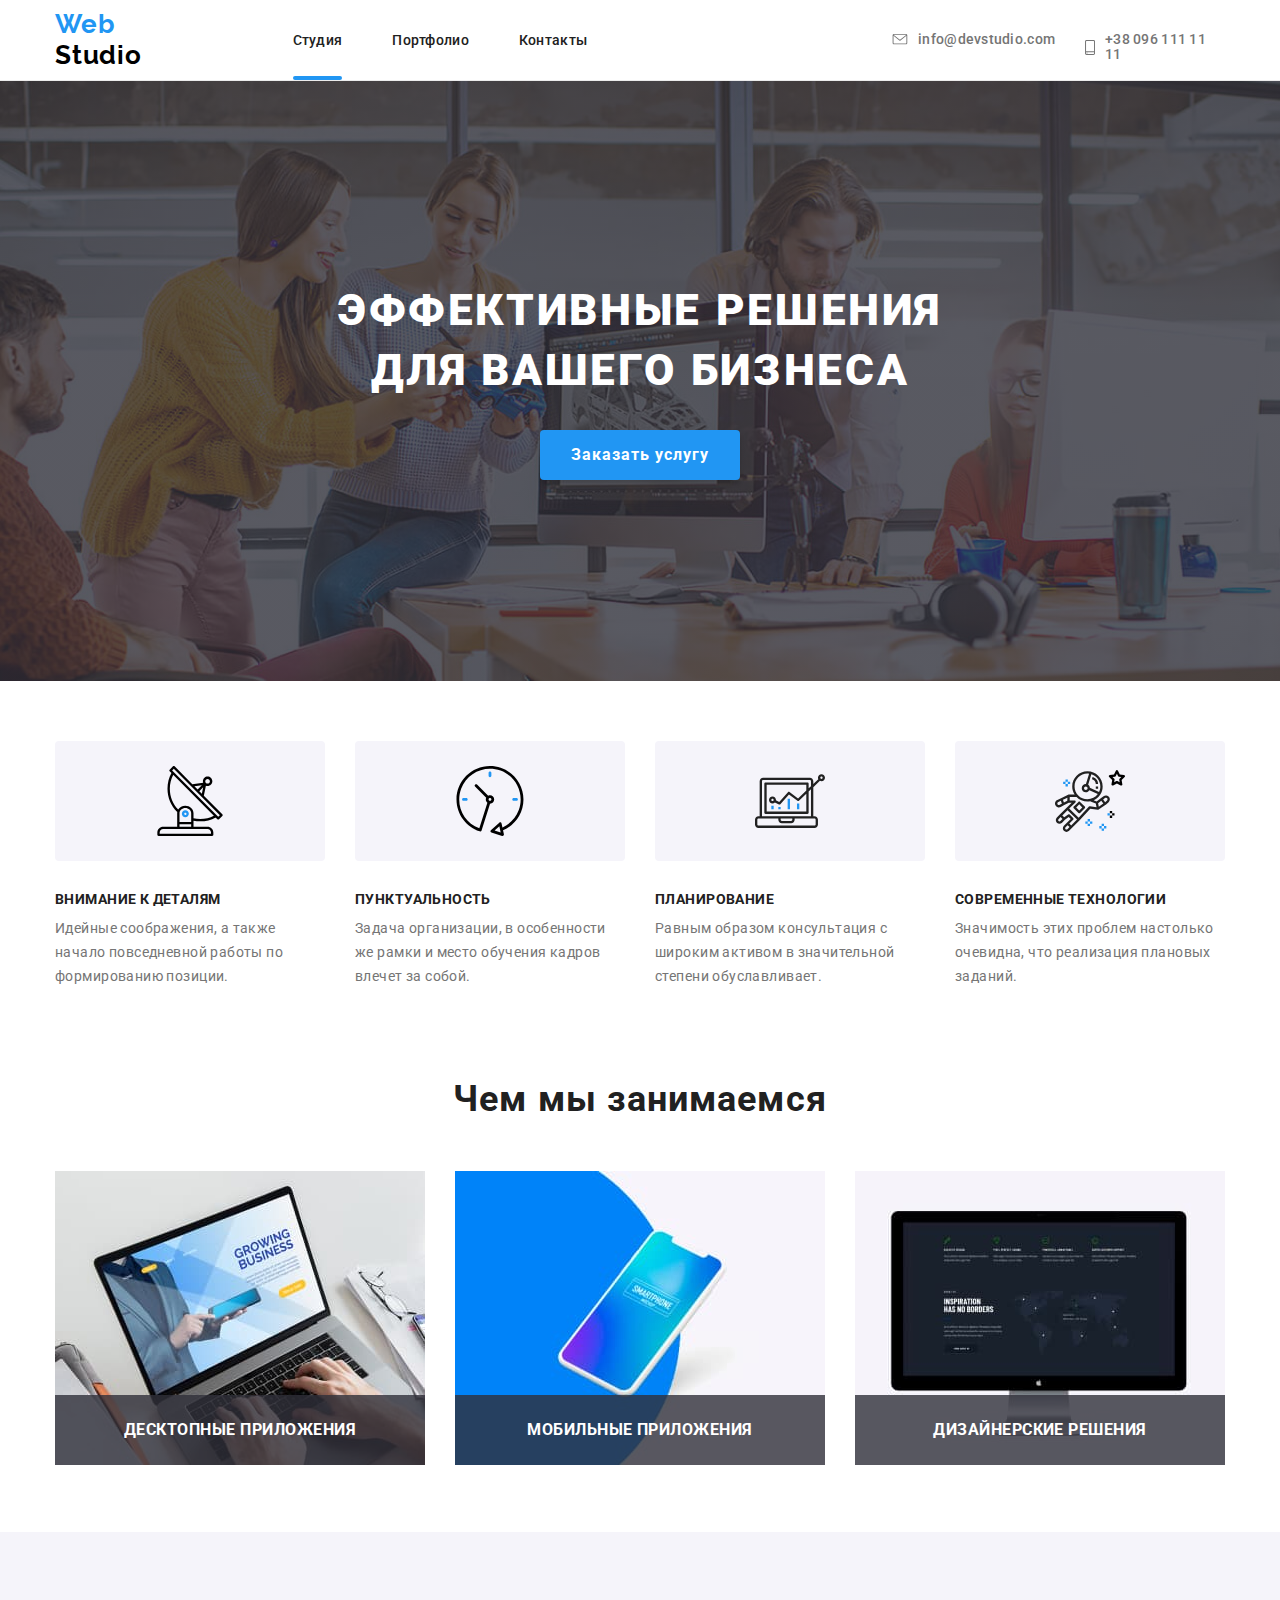
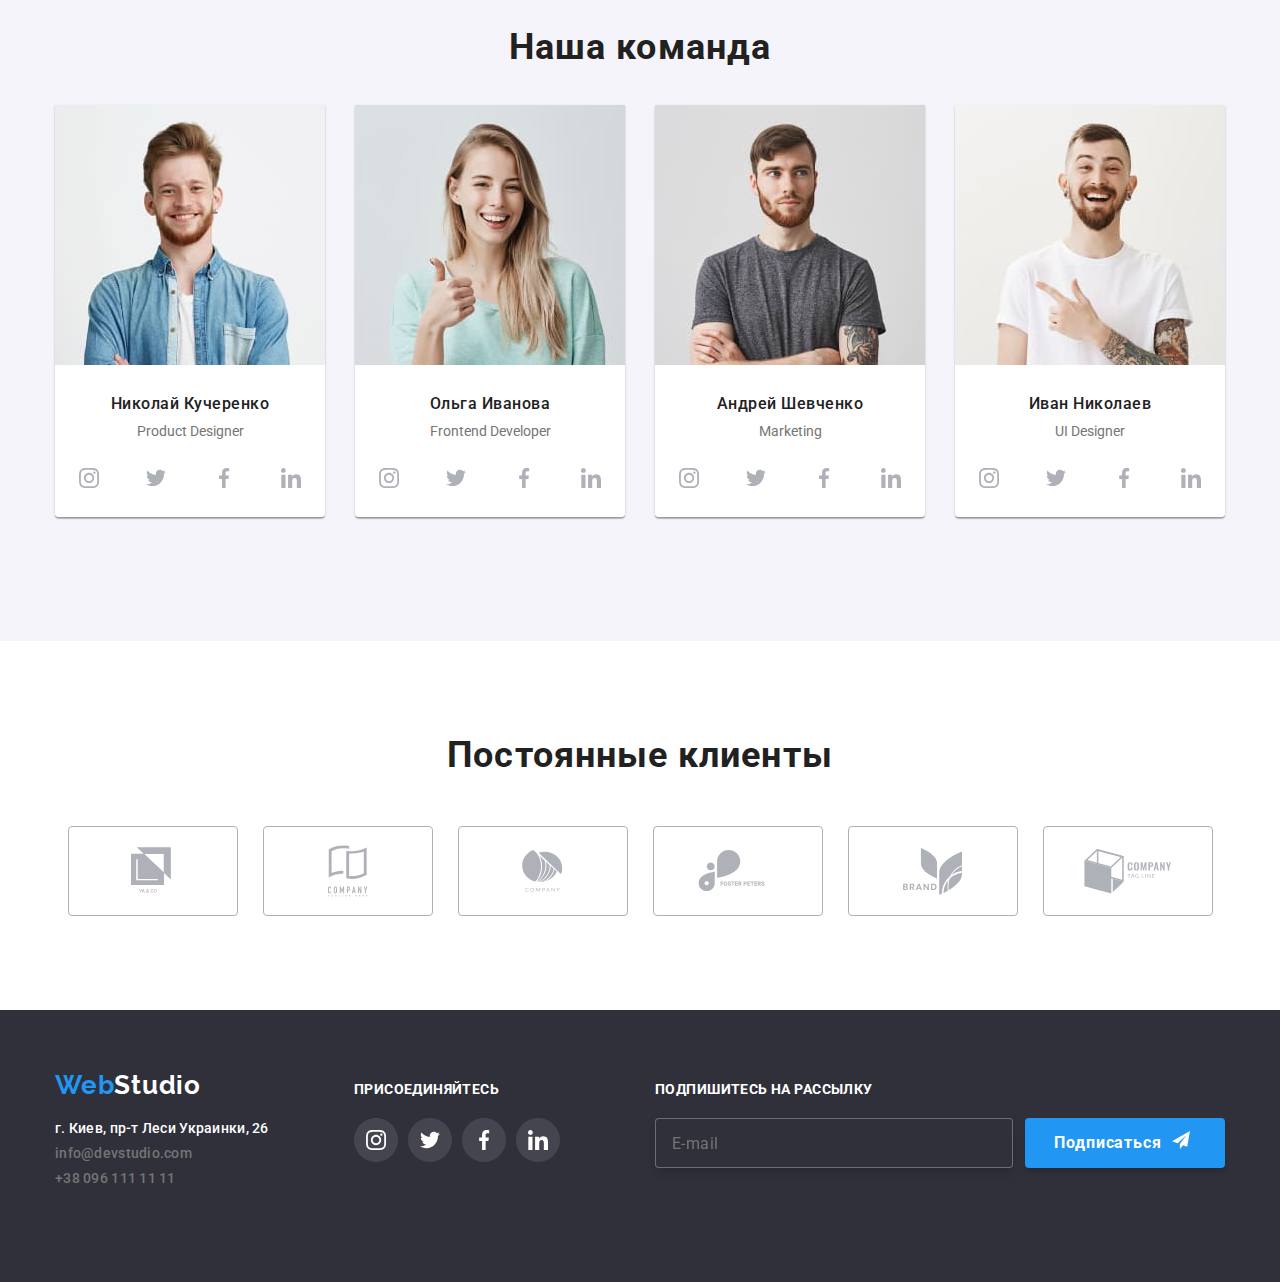
==== commit 1b245911: "блин, доделала картинки!!!" ====
--- a/index.html
+++ b/index.html
@@ -240,12 +240,12 @@
             <div class="team-card-image">
               <picture>
                 <source srcset="./images/team-member-1-m.jpg 1x, ./images/team-member-1@2x-m.jpg 2x"
-                  media="(min-width:480px)">
+                  media="(max-width: 767px)" />
+                <source srcset="./images/team-member-1.jpg 1x, ./images/team-member-1@2x.jpg 2x"
+                  media="(min-width: 1200px)" />
                 <source srcset="./images/team-member-1-t.jpg 1x, ./images/team-member-1@2x-t.jpg 2x"
-                  media="(min-width:768px)">
-                <source srcset="./images/team-member-1.jpg 1x, ./images/team-member-1@2x.jpg 2x"
-                  media="(min-width:1200px)">
-                <img class="team-member-image" src="./images/team-member-1.jpg" alt="фото члена команды">
+                  media="(min-width: 768px)" />
+                <img class="team-member-image" src="./images/team-member-1.jpg" alt="фото члена команды" />
               </picture>
             </div>
             <div class="team-card-content">
@@ -289,11 +289,13 @@
           <li class="team-member">
             <div class="team-card-image">
               <picture>
-                <source srcset="./images/team-member-2-st.jpg 1x, ./images/team-member-2@2x-st.jpg 2x"
-                  media="(max-width: 1199px)">
+                <source srcset="./images/team-member-2-m.jpg 1x, ./images/team-member-2@2x-m.jpg 2x"
+                  media="(max-width: 767px)" />
                 <source srcset="./images/team-member-2.jpg 1x, ./images/team-member-2@2x.jpg 2x"
-                  media="(min-width: 1200px)">
-                <img class="team-member-image" src="./images/team-member-1.jpg" alt="фото члена команды">
+                  media="(min-width: 1200px)" />
+                <source srcset="./images/team-member-2-t.jpg 1x, ./images/team-member-2@2x-t.jpg 2x"
+                  media="(min-width: 768px)" />
+                <img class="team-member-image" src="./images/team-member-1.jpg" alt="фото члена команды" />
               </picture>
             </div>
             <div class="team-card-content">
@@ -337,11 +339,13 @@
           <li class="team-member">
             <div class="team-card-image">
               <picture>
-                <source srcset="./images/team-member-3-st.jpg 1x, ./images/team-member-3@2x-st.jpg 2x"
-                  media="(max-width: 1199px)">
+                <source srcset="./images/team-member-3-m.jpg 1x, ./images/team-member-3@2x-m.jpg 2x"
+                  media="(max-width: 767px)" />
                 <source srcset="./images/team-member-3.jpg 1x, ./images/team-member-3@2x.jpg 2x"
-                  media="(min-width: 1200px)">
-                <img class="team-member-image" src="./images/team-member-1.jpg" alt="фото члена команды">
+                  media="(min-width: 1200px)" />
+                <source srcset="./images/team-member-3-t.jpg 1x, ./images/team-member-3@2x-t.jpg 2x"
+                  media="(min-width: 768px)" />
+                <img class="team-member-image" src="./images/team-member-1.jpg" alt="фото члена команды" />
               </picture>
             </div>
             <div class="team-card-content">
@@ -385,11 +389,13 @@
           <li class="team-member">
             <div class="team-card-image">
               <picture>
-                <source srcset="./images/team-member-4-st.jpg 1x, ./images/team-member-4@2x-st.jpg 2x"
-                  media="(max-width: 1199px)">
+                <source srcset="./images/team-member-4-m.jpg 1x, ./images/team-member-4@2x-m.jpg 2x"
+                  media="(max-width: 767px)" />
                 <source srcset="./images/team-member-4.jpg 1x, ./images/team-member-4@2x.jpg 2x"
-                  media="(min-width: 1200px)">
-                <img class="team-member-image" src="./images/team-member-1.jpg" alt="фото члена команды">
+                  media="(min-width: 1200px)" />
+                <source srcset="./images/team-member-4-t.jpg 1x, ./images/team-member-4@2x-t.jpg 2x"
+                  media="(min-width: 768px)" />
+                <img class="team-member-image" src="./images/team-member-1.jpg" alt="фото члена команды" />
               </picture>
             </div>
             <div class="team-card-content">
